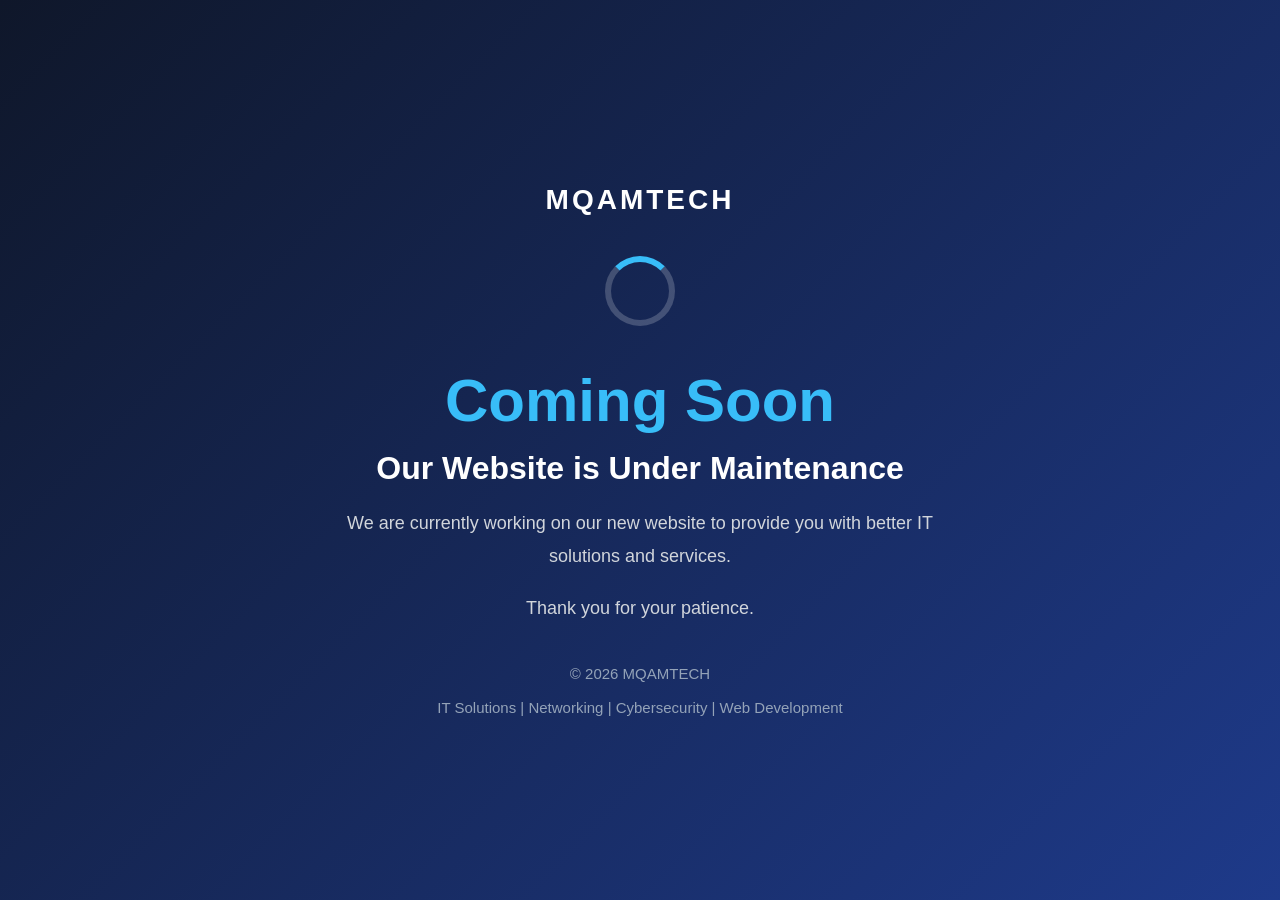
==== index.html @ 56d640a3 "Add maintenance page for website This HTML file serves as a maintenance page, informing users that t" ====
<!DOCTYPE html>
<html lang="en">
<head>
    <meta charset="UTF-8">
    <meta name="viewport" content="width=device-width, initial-scale=1.0">
    <title>MQAMTECH | Website Under Maintenance</title>

    <style>
        *{
            margin:0;
            padding:0;
            box-sizing:border-box;
            font-family:Arial, Helvetica, sans-serif;
        }

        body{
            background:linear-gradient(135deg,#0f172a,#1e3a8a);
            color:#fff;
            display:flex;
            justify-content:center;
            align-items:center;
            height:100vh;
            text-align:center;
        }

        .container{
            max-width:700px;
            padding:40px;
        }

        h1{
            font-size:60px;
            margin-bottom:15px;
            color:#38bdf8;
        }

        h2{
            font-size:32px;
            margin-bottom:20px;
        }

        p{
            font-size:18px;
            color:#d1d5db;
            line-height:1.8;
        }

        .loader{
            width:70px;
            height:70px;
            border:6px solid rgba(255,255,255,.2);
            border-top:6px solid #38bdf8;
            border-radius:50%;
            margin:40px auto;
            animation:spin 1s linear infinite;
        }

        @keyframes spin{
            100%{
                transform:rotate(360deg);
            }
        }

        .footer{
            margin-top:40px;
            color:#94a3b8;
            font-size:15px;
        }

        .logo{
            font-size:28px;
            font-weight:bold;
            margin-bottom:30px;
            letter-spacing:3px;
        }
    </style>

</head>

<body>

<div class="container">

<div class="logo">
MQAMTECH
</div>

<div class="loader"></div>

<h1>Coming Soon</h1>

<h2>Our Website is Under Maintenance</h2>

<p>
We are currently working on our new website to provide you with better IT solutions and services.
</p>

<p style="margin-top:20px;">
Thank you for your patience.
</p>

<div class="footer">

© 2026 MQAMTECH <br><br>

IT Solutions | Networking | Cybersecurity | Web Development

</div>

</div>

</body>
</html>
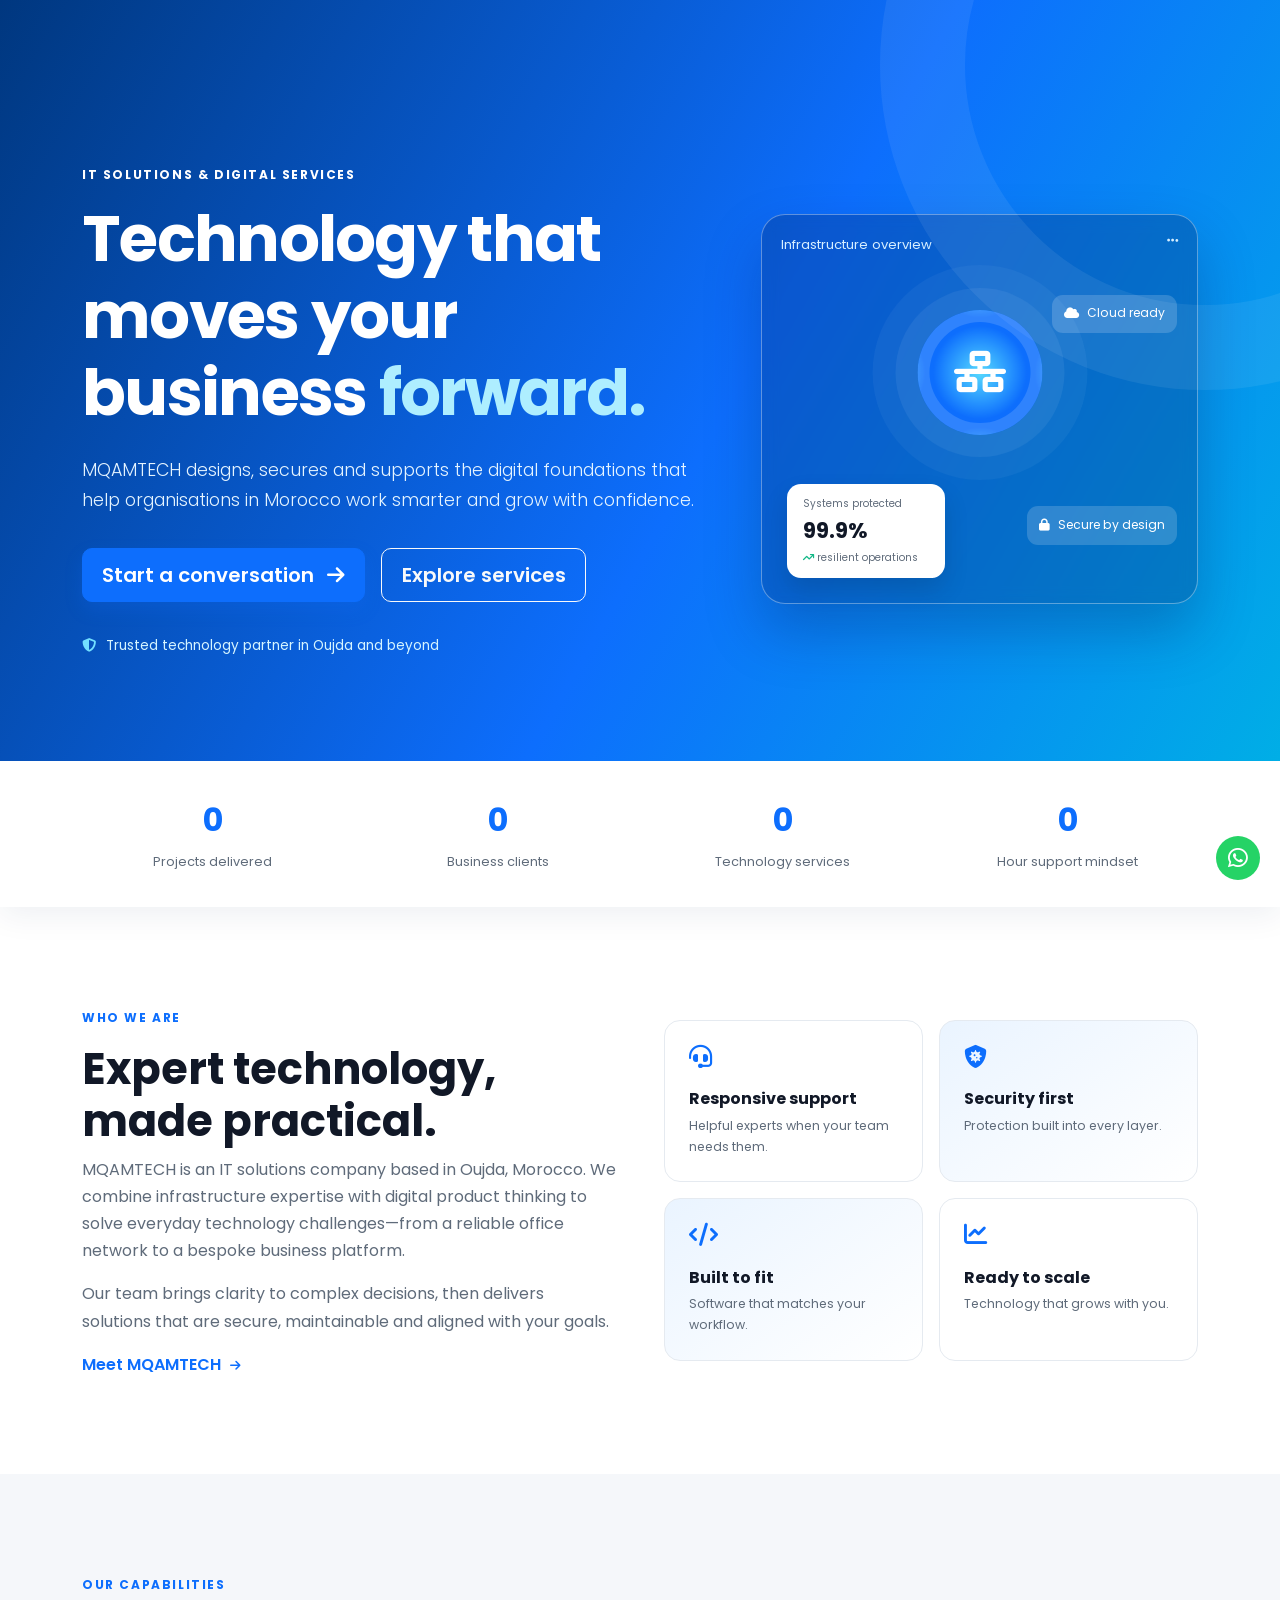
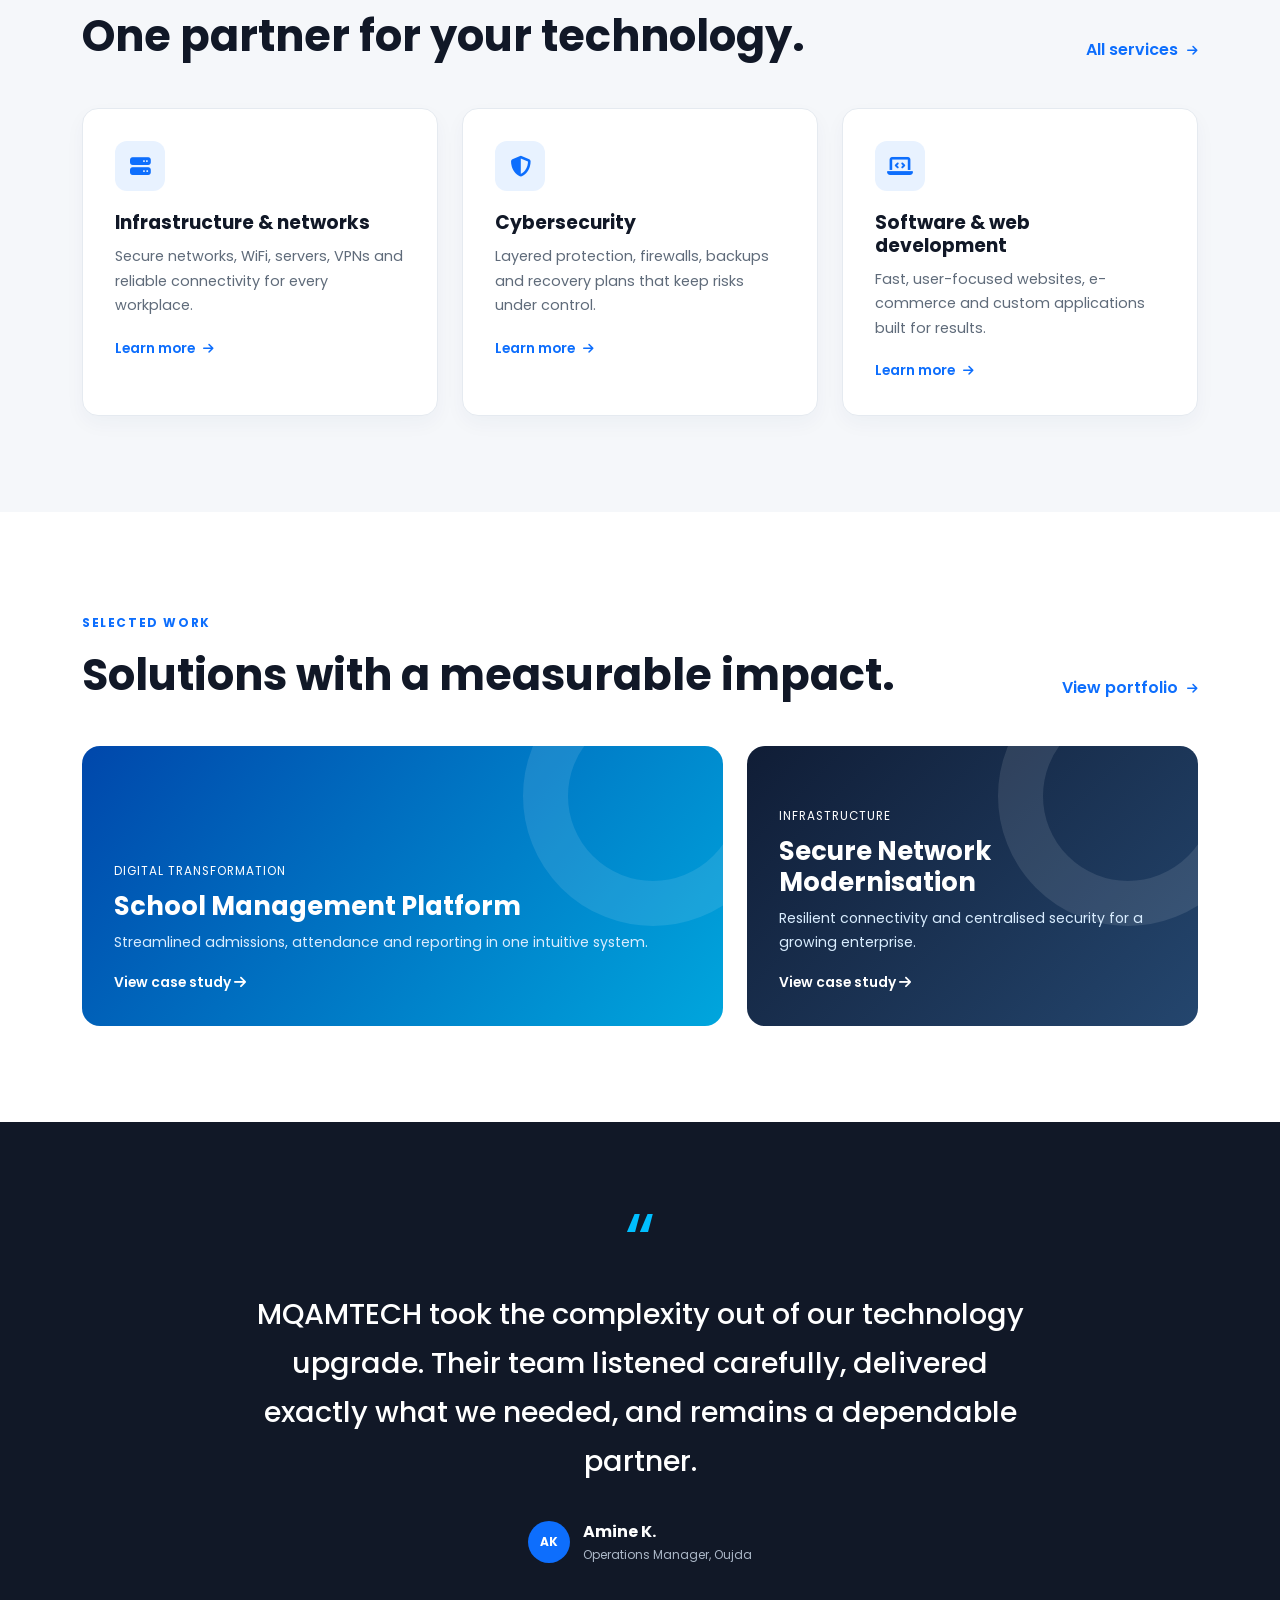
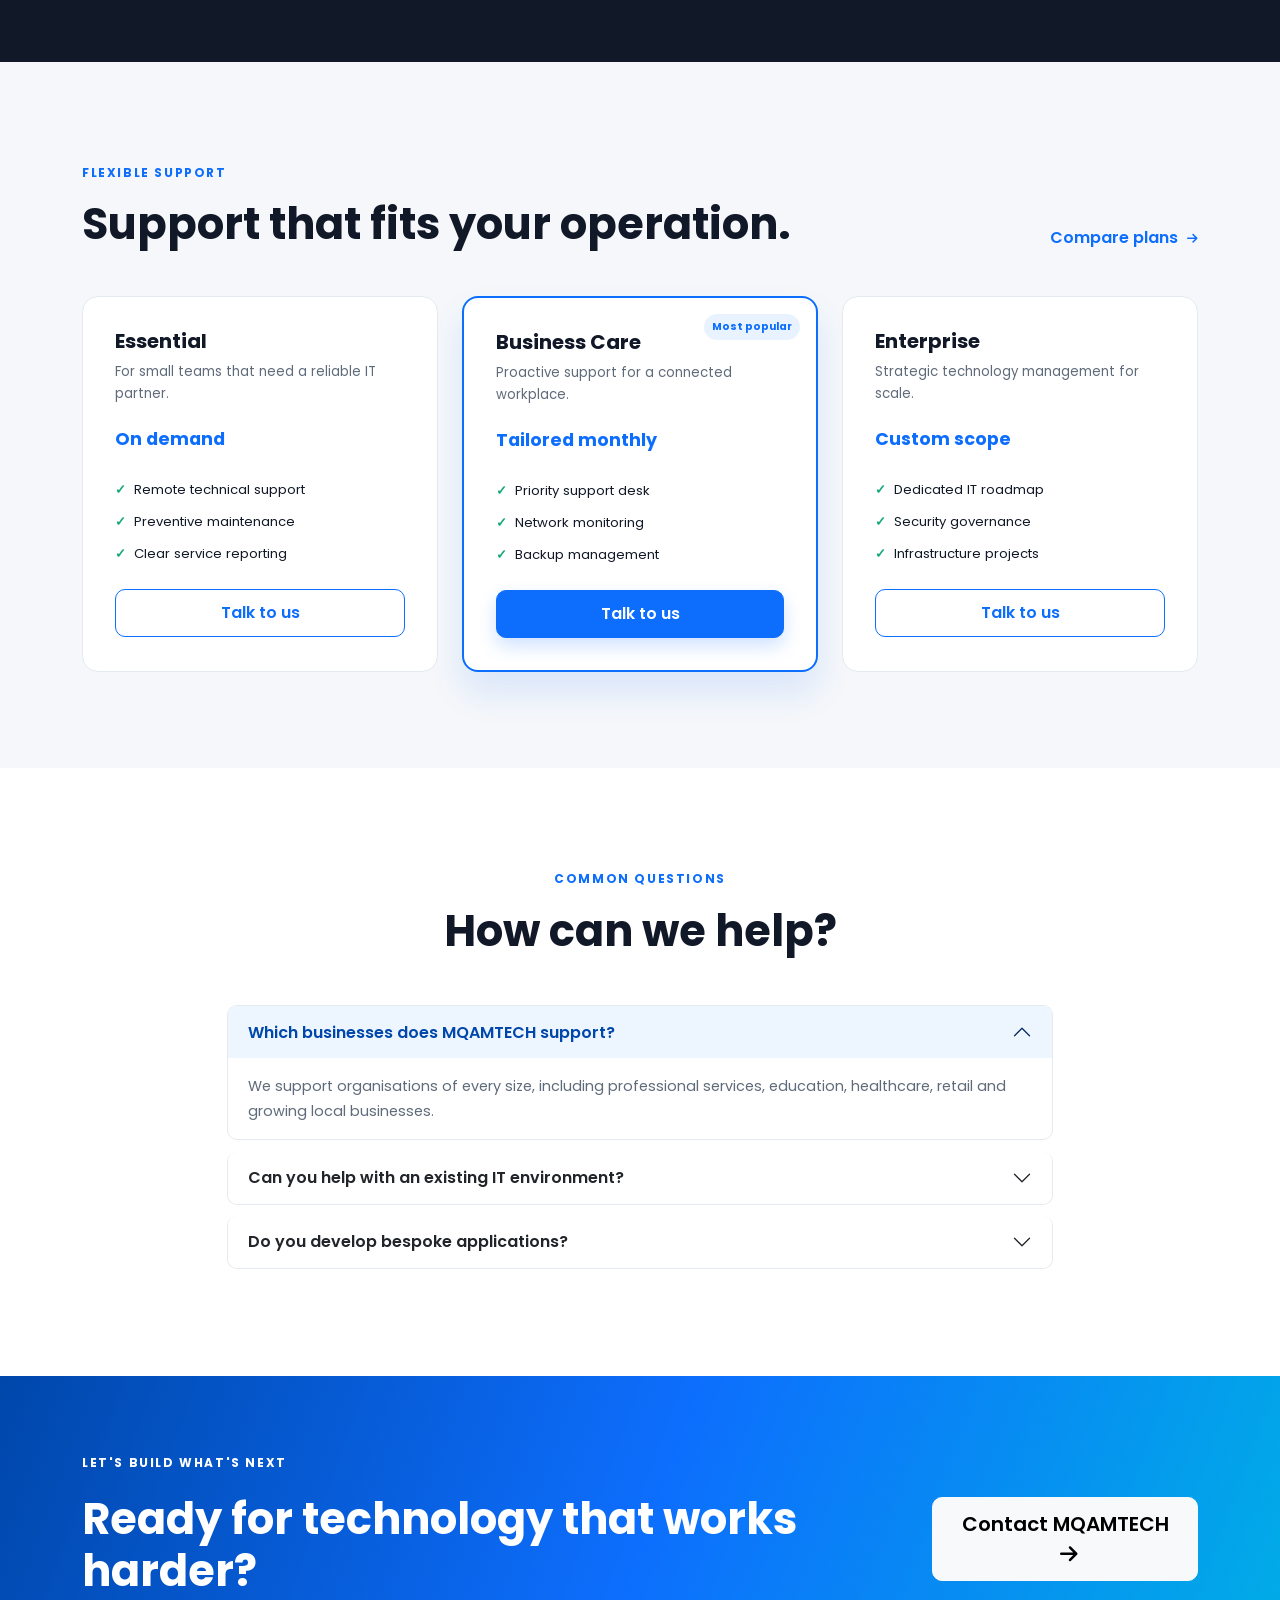
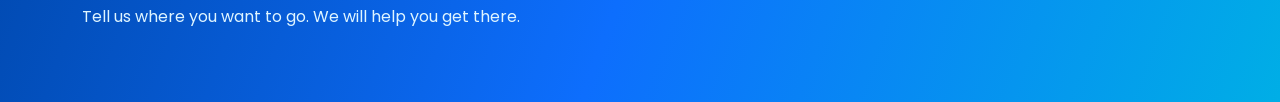
==== commit e540fb87: "create project" ====
--- a/index.html
+++ b/index.html
@@ -1,113 +1,32 @@
-<!DOCTYPE html>
+<!doctype html>
 <html lang="en">
 <head>
-    <meta charset="UTF-8">
-    <meta name="viewport" content="width=device-width, initial-scale=1.0">
-    <title>MQAMTECH | Website Under Maintenance</title>
-
-    <style>
-        *{
-            margin:0;
-            padding:0;
-            box-sizing:border-box;
-            font-family:Arial, Helvetica, sans-serif;
-        }
-
-        body{
-            background:linear-gradient(135deg,#0f172a,#1e3a8a);
-            color:#fff;
-            display:flex;
-            justify-content:center;
-            align-items:center;
-            height:100vh;
-            text-align:center;
-        }
-
-        .container{
-            max-width:700px;
-            padding:40px;
-        }
-
-        h1{
-            font-size:60px;
-            margin-bottom:15px;
-            color:#38bdf8;
-        }
-
-        h2{
-            font-size:32px;
-            margin-bottom:20px;
-        }
-
-        p{
-            font-size:18px;
-            color:#d1d5db;
-            line-height:1.8;
-        }
-
-        .loader{
-            width:70px;
-            height:70px;
-            border:6px solid rgba(255,255,255,.2);
-            border-top:6px solid #38bdf8;
-            border-radius:50%;
-            margin:40px auto;
-            animation:spin 1s linear infinite;
-        }
-
-        @keyframes spin{
-            100%{
-                transform:rotate(360deg);
-            }
-        }
-
-        .footer{
-            margin-top:40px;
-            color:#94a3b8;
-            font-size:15px;
-        }
-
-        .logo{
-            font-size:28px;
-            font-weight:bold;
-            margin-bottom:30px;
-            letter-spacing:3px;
-        }
-    </style>
-
+  <meta charset="utf-8"><meta name="viewport" content="width=device-width, initial-scale=1">
+  <meta name="description" content="MQAMTECH delivers dependable IT infrastructure, cybersecurity, cloud and software solutions in Oujda, Morocco.">
+  <meta property="og:title" content="MQAMTECH | IT Solutions & Digital Services"><meta property="og:description" content="Secure, scalable technology for ambitious organisations."><meta property="og:type" content="website">
+  <title>MQAMTECH | IT Solutions & Digital Services</title><link rel="icon" href="icons/favicon.svg" type="image/svg+xml">
+  <link rel="preconnect" href="https://fonts.googleapis.com"><link rel="preconnect" href="https://fonts.gstatic.com" crossorigin><link href="https://fonts.googleapis.com/css2?family=Poppins:wght@400;500;600;700;800&display=swap" rel="stylesheet"><link href="https://cdn.jsdelivr.net/npm/bootstrap@5.3.3/dist/css/bootstrap.min.css" rel="stylesheet"><link href="https://cdnjs.cloudflare.com/ajax/libs/font-awesome/6.5.2/css/all.min.css" rel="stylesheet"><link href="css/style.css" rel="stylesheet"><link href="css/animations.css" rel="stylesheet"><link href="css/responsive.css" rel="stylesheet">
 </head>
-
-<body>
-
-<div class="container">
-
-<div class="logo">
-MQAMTECH
-</div>
-
-<div class="loader"></div>
-
-<h1>Coming Soon</h1>
-
-<h2>Our Website is Under Maintenance</h2>
-
-<p>
-We are currently working on our new website to provide you with better IT solutions and services.
-</p>
-
-<p style="margin-top:20px;">
-Thank you for your patience.
-</p>
-
-<div class="footer">
-
-© 2026 MQAMTECH <br><br>
-
-IT Solutions | Networking | Cybersecurity | Web Development
-
-</div>
-
-</div>
-
-</body>
-</html>
+<body data-page="home">
+<div id="site-header"></div>
+<main>
+  <!-- Hero -->
+  <section class="hero"><div class="container"><div class="row align-items-center g-5"><div class="col-lg-7"><span class="eyebrow">IT SOLUTIONS & DIGITAL SERVICES</span><h1>Technology that moves your business <span>forward.</span></h1><p class="lead">MQAMTECH designs, secures and supports the digital foundations that help organisations in Morocco work smarter and grow with confidence.</p><div class="d-flex gap-3 flex-wrap"><a class="btn btn-primary btn-lg" href="contact.html">Start a conversation <i class="fa-solid fa-arrow-right ms-2"></i></a><a class="btn btn-outline-light btn-lg" href="services.html">Explore services</a></div><div class="hero-trust"><i class="fa-solid fa-shield-halved"></i> Trusted technology partner in Oujda and beyond</div></div><div class="col-lg-5"><div class="hero-panel"><div class="panel-top"><span>Infrastructure overview</span><i class="fa-solid fa-ellipsis"></i></div><div class="network-orb"><i class="fa-solid fa-network-wired"></i></div><div class="health"><span>Systems protected</span><strong>99.9%</strong><small><i class="fa-solid fa-arrow-trend-up"></i> resilient operations</small></div><div class="mini-card cloud"><i class="fa-solid fa-cloud"></i> Cloud ready</div><div class="mini-card secure"><i class="fa-solid fa-lock"></i> Secure by design</div></div></div></div></div></section>
+  <!-- Stats -->
+  <section class="stats-strip"><div class="container"><div class="row text-center"><div class="col-6 col-md-3"><strong data-counter="50">0</strong><span>Projects delivered</span></div><div class="col-6 col-md-3"><strong data-counter="30">0</strong><span>Business clients</span></div><div class="col-6 col-md-3"><strong data-counter="15">0</strong><span>Technology services</span></div><div class="col-6 col-md-3"><strong data-counter="24">0</strong><span>Hour support mindset</span></div></div></div></section>
+  <!-- Introduction -->
+  <section class="section"><div class="container"><div class="row align-items-center g-5"><div class="col-lg-6"><span class="eyebrow text-primary">WHO WE ARE</span><h2>Expert technology, made practical.</h2><p>MQAMTECH is an IT solutions company based in Oujda, Morocco. We combine infrastructure expertise with digital product thinking to solve everyday technology challenges—from a reliable office network to a bespoke business platform.</p><p>Our team brings clarity to complex decisions, then delivers solutions that are secure, maintainable and aligned with your goals.</p><a href="about.html" class="text-link">Meet MQAMTECH <i class="fa-solid fa-arrow-right"></i></a></div><div class="col-lg-6"><div class="solution-grid"><div class="solution-card"><i class="fa-solid fa-headset"></i><h3>Responsive support</h3><p>Helpful experts when your team needs them.</p></div><div class="solution-card featured"><i class="fa-solid fa-shield-virus"></i><h3>Security first</h3><p>Protection built into every layer.</p></div><div class="solution-card featured"><i class="fa-solid fa-code"></i><h3>Built to fit</h3><p>Software that matches your workflow.</p></div><div class="solution-card"><i class="fa-solid fa-chart-line"></i><h3>Ready to scale</h3><p>Technology that grows with you.</p></div></div></div></div></div></section>
+  <!-- Services -->
+  <section class="section section-soft"><div class="container"><div class="section-heading"><div><span class="eyebrow text-primary">OUR CAPABILITIES</span><h2>One partner for your technology.</h2></div><a href="services.html" class="text-link">All services <i class="fa-solid fa-arrow-right"></i></a></div><div class="row g-4"><div class="col-md-6 col-xl-4"><article class="service-card"><i class="fa-solid fa-server"></i><h3>Infrastructure & networks</h3><p>Secure networks, WiFi, servers, VPNs and reliable connectivity for every workplace.</p><a href="services.html#infrastructure">Learn more <i class="fa-solid fa-arrow-right"></i></a></article></div><div class="col-md-6 col-xl-4"><article class="service-card"><i class="fa-solid fa-shield-halved"></i><h3>Cybersecurity</h3><p>Layered protection, firewalls, backups and recovery plans that keep risks under control.</p><a href="services.html#security">Learn more <i class="fa-solid fa-arrow-right"></i></a></article></div><div class="col-md-6 col-xl-4"><article class="service-card"><i class="fa-solid fa-laptop-code"></i><h3>Software & web development</h3><p>Fast, user-focused websites, e-commerce and custom applications built for results.</p><a href="services.html#development">Learn more <i class="fa-solid fa-arrow-right"></i></a></article></div></div></div></section>
+  <!-- Portfolio -->
+  <section class="section"><div class="container"><div class="section-heading"><div><span class="eyebrow text-primary">SELECTED WORK</span><h2>Solutions with a measurable impact.</h2></div><a href="portfolio.html" class="text-link">View portfolio <i class="fa-solid fa-arrow-right"></i></a></div><div class="row g-4"><div class="col-md-7"><article class="project-card project-blue"><span>Digital transformation</span><h3>School Management Platform</h3><p>Streamlined admissions, attendance and reporting in one intuitive system.</p><a href="portfolio.html">View case study <i class="fa-solid fa-arrow-right"></i></a></article></div><div class="col-md-5"><article class="project-card project-dark"><span>Infrastructure</span><h3>Secure Network Modernisation</h3><p>Resilient connectivity and centralised security for a growing enterprise.</p><a href="portfolio.html">View case study <i class="fa-solid fa-arrow-right"></i></a></article></div></div></div></section>
+  <!-- Testimonial -->
+  <section class="section quote-section"><div class="container"><div class="quote-mark">“</div><blockquote>MQAMTECH took the complexity out of our technology upgrade. Their team listened carefully, delivered exactly what we needed, and remains a dependable partner.</blockquote><div class="quote-author"><div class="avatar">AK</div><div><strong>Amine K.</strong><span>Operations Manager, Oujda</span></div></div></div></section>
+  <!-- Pricing -->
+  <section class="section section-soft"><div class="container"><div class="section-heading"><div><span class="eyebrow text-primary">FLEXIBLE SUPPORT</span><h2>Support that fits your operation.</h2></div><a href="pricing.html" class="text-link">Compare plans <i class="fa-solid fa-arrow-right"></i></a></div><div class="row g-4"><div class="col-md-4"><div class="price-card"><h3>Essential</h3><p>For small teams that need a reliable IT partner.</p><strong>On demand</strong><ul><li>Remote technical support</li><li>Preventive maintenance</li><li>Clear service reporting</li></ul><a href="contact.html" class="btn btn-outline-primary w-100">Talk to us</a></div></div><div class="col-md-4"><div class="price-card popular"><span>Most popular</span><h3>Business Care</h3><p>Proactive support for a connected workplace.</p><strong>Tailored monthly</strong><ul><li>Priority support desk</li><li>Network monitoring</li><li>Backup management</li></ul><a href="contact.html" class="btn btn-primary w-100">Talk to us</a></div></div><div class="col-md-4"><div class="price-card"><h3>Enterprise</h3><p>Strategic technology management for scale.</p><strong>Custom scope</strong><ul><li>Dedicated IT roadmap</li><li>Security governance</li><li>Infrastructure projects</li></ul><a href="contact.html" class="btn btn-outline-primary w-100">Talk to us</a></div></div></div></div></section>
+  <!-- FAQ -->
+  <section class="section"><div class="container narrow"><div class="text-center mb-5"><span class="eyebrow text-primary">COMMON QUESTIONS</span><h2>How can we help?</h2></div><div class="accordion" id="homeFaq"><div class="accordion-item"><h3 class="accordion-header"><button class="accordion-button" data-bs-toggle="collapse" data-bs-target="#q1">Which businesses does MQAMTECH support?</button></h3><div id="q1" class="accordion-collapse collapse show" data-bs-parent="#homeFaq"><div class="accordion-body">We support organisations of every size, including professional services, education, healthcare, retail and growing local businesses.</div></div></div><div class="accordion-item"><h3 class="accordion-header"><button class="accordion-button collapsed" data-bs-toggle="collapse" data-bs-target="#q2">Can you help with an existing IT environment?</button></h3><div id="q2" class="accordion-collapse collapse" data-bs-parent="#homeFaq"><div class="accordion-body">Yes. We assess your current environment, resolve priority issues and provide a practical improvement plan.</div></div></div><div class="accordion-item"><h3 class="accordion-header"><button class="accordion-button collapsed" data-bs-toggle="collapse" data-bs-target="#q3">Do you develop bespoke applications?</button></h3><div id="q3" class="accordion-collapse collapse" data-bs-parent="#homeFaq"><div class="accordion-body">Yes. Our team builds web, desktop and mobile applications tailored to your operational needs.</div></div></div></div></div></section>
+  <!-- CTA -->
+  <section class="cta"><div class="container d-lg-flex justify-content-between align-items-center"><div><span class="eyebrow">LET'S BUILD WHAT'S NEXT</span><h2>Ready for technology that works harder?</h2><p>Tell us where you want to go. We will help you get there.</p></div><a href="contact.html" class="btn btn-light btn-lg">Contact MQAMTECH <i class="fa-solid fa-arrow-right ms-2"></i></a></div></section>
+</main><div id="site-footer"></div><a href="#" class="back-top" aria-label="Back to top"><i class="fa-solid fa-arrow-up"></i></a><a class="whatsapp" href="https://wa.me/212691999014" aria-label="Contact us on WhatsApp" target="_blank" rel="noopener"><i class="fa-brands fa-whatsapp"></i></a><script src="https://cdn.jsdelivr.net/npm/bootstrap@5.3.3/dist/js/bootstrap.bundle.min.js"></script><script src="js/darkmode.js"></script><script src="js/script.js"></script>
+</body></html>
--- a/css/style.css
+++ b/css/style.css
@@ -0,0 +1 @@
+:root{--blue:#0d6efd;--deep:#0047ab;--cyan:#00bfff;--ink:#111827;--muted:#5f6b7a;--soft:#f5f7fa;--line:#e5eaf0}*{box-sizing:border-box}html{scroll-behavior:smooth}body{font-family:Poppins,Arial,sans-serif;color:var(--ink);line-height:1.7;background:#fff}a{text-decoration:none;color:inherit}h1,h2,h3{font-weight:700;line-height:1.2}h2{font-size:clamp(1.85rem,3.5vw,2.7rem)}p{color:var(--muted)}.navbar{padding:1rem 0;background:rgba(255,255,255,.94);backdrop-filter:blur(12px);transition:.25s}.navbar-brand{font-weight:800;font-size:1.35rem;letter-spacing:.5px;color:var(--deep)!important}.brand-dot{color:var(--cyan)}.nav-link{font-weight:500;color:var(--ink)!important;margin:0 .3rem}.nav-link.active,.nav-link:hover{color:var(--blue)!important}.navbar-toggler{border:0}.navbar-toggler:focus{box-shadow:none}.btn{font-weight:600;border-radius:10px;padding:.7rem 1.2rem;transition:.25s}.btn-primary{background:var(--blue);border-color:var(--blue);box-shadow:0 8px 18px rgba(13,110,253,.2)}.btn-primary:hover{background:var(--deep);transform:translateY(-2px)}.hero{background:linear-gradient(120deg,#00377f 0%,#0d6efd 56%,#00aee6 100%);color:#fff;padding:10rem 0 6.5rem;overflow:hidden;position:relative}.hero:after{content:"";position:absolute;width:650px;height:650px;border-radius:50%;right:-250px;top:-260px;border:85px solid rgba(255,255,255,.07)}.eyebrow{font-size:.75rem;letter-spacing:1.6px;font-weight:700;display:inline-block;margin-bottom:1rem}.hero h1{font-size:clamp(2.7rem,5vw,4.5rem);letter-spacing:-1.7px}.hero h1 span{color:#aeeeff}.hero .lead{color:#e5f4ff;max-width:650px;font-size:1.1rem;margin:1.5rem 0 2rem}.hero-trust{font-size:.85rem;margin-top:2rem;color:#d6f5ff}.hero-trust i{color:#73e0ff;margin-right:.4rem}.hero-panel{height:390px;border:1px solid rgba(255,255,255,.35);background:rgba(4,37,101,.29);border-radius:24px;padding:1.2rem;position:relative;box-shadow:0 28px 55px rgba(0,31,88,.27);backdrop-filter:blur(8px)}.panel-top{display:flex;justify-content:space-between;font-size:.82rem;color:#d7efff}.network-orb{position:absolute;top:95px;left:50%;transform:translateX(-50%);width:125px;height:125px;border-radius:50%;display:grid;place-items:center;background:radial-gradient(circle,#56d9ff,#0d6efd 65%);border:12px solid rgba(255,255,255,.14);font-size:2.6rem;box-shadow:0 0 0 22px rgba(255,255,255,.06),0 0 0 45px rgba(255,255,255,.04)}.health{position:absolute;bottom:25px;left:25px;background:#fff;color:var(--ink);border-radius:14px;padding:.7rem 1rem;min-width:158px;box-shadow:0 12px 25px rgba(0,0,0,.13)}.health span,.health small{display:block;font-size:.63rem;color:var(--muted)}.health strong{display:block;font-size:1.35rem}.health small i{color:#13b887}.mini-card{position:absolute;border-radius:11px;background:rgba(255,255,255,.17);padding:.55rem .75rem;font-size:.76rem}.mini-card i{margin-right:.3rem}.cloud{right:20px;top:80px}.secure{right:20px;bottom:58px}.stats-strip{padding:2rem 0;background:#fff;box-shadow:0 8px 30px rgba(18,48,91,.07)}.stats-strip strong{display:block;font-size:2rem;color:var(--blue)}.stats-strip span{font-size:.8rem;color:var(--muted)}.section{padding:6rem 0}.section-soft{background:var(--soft)}.section-heading{display:flex;align-items:end;justify-content:space-between;gap:1rem;margin-bottom:2.8rem}.section-heading h2{margin:0}.text-primary{color:var(--blue)!important}.text-link{color:var(--blue);font-weight:600;white-space:nowrap}.text-link i,.service-card a i{font-size:.75rem;margin-left:.3rem;transition:.2s}.text-link:hover i,.service-card a:hover i{transform:translateX(4px)}.solution-grid{display:grid;grid-template-columns:repeat(2,1fr);gap:1rem}.solution-card{padding:1.5rem;border-radius:16px;background:#fff;border:1px solid var(--line);transition:.25s}.solution-card:hover{transform:translateY(-5px);box-shadow:0 15px 30px rgba(21,57,96,.1)}.solution-card.featured{background:linear-gradient(145deg,#eaf4ff,#fff)}.solution-card i{font-size:1.45rem;color:var(--blue)}.solution-card h3{font-size:1rem;margin:1rem 0 .4rem}.solution-card p{font-size:.78rem;margin:0}.service-card{height:100%;padding:2rem;background:#fff;border-radius:16px;border:1px solid var(--line);box-shadow:0 8px 20px rgba(18,48,91,.04);transition:.25s}.service-card:hover{transform:translateY(-6px);box-shadow:0 20px 34px rgba(18,48,91,.1)}.service-card>i{width:50px;height:50px;display:grid;place-items:center;border-radius:12px;background:#e8f2ff;color:var(--blue);font-size:1.3rem}.service-card h3{font-size:1.18rem;margin:1.3rem 0 .6rem}.service-card p{font-size:.9rem}.service-card a{font-size:.86rem;color:var(--blue);font-weight:600}.project-card{height:100%;min-height:280px;border-radius:18px;padding:2rem;color:white;display:flex;flex-direction:column;justify-content:end;overflow:hidden;position:relative}.project-blue{background:linear-gradient(130deg,#0047ab,#00a6dd)}.project-dark{background:linear-gradient(135deg,#101d36,#24466e)}.project-card:before{content:"";position:absolute;width:260px;height:260px;border-radius:50%;border:45px solid rgba(255,255,255,.1);right:-60px;top:-80px}.project-card>*{position:relative}.project-card span{font-size:.74rem;letter-spacing:1px;text-transform:uppercase}.project-card h3{margin:.6rem 0;font-size:1.6rem}.project-card p{color:#d9edff;font-size:.88rem}.project-card a{font-weight:600;font-size:.86rem}.quote-section{background:var(--ink);color:#fff;text-align:center}.quote-section .container{max-width:830px}.quote-mark{font-size:5rem;color:var(--cyan);line-height:.6}.quote-section blockquote{font-size:clamp(1.3rem,2.5vw,1.8rem);font-weight:500;margin:1.5rem 0 2rem}.quote-author{display:flex;gap:.8rem;justify-content:center;text-align:left;align-items:center}.avatar{display:grid;place-items:center;width:42px;height:42px;background:var(--blue);border-radius:50%;font-size:.75rem;font-weight:700}.quote-author span{display:block;font-size:.75rem;color:#abb7c7}.price-card{background:#fff;border:1px solid var(--line);border-radius:16px;padding:2rem;height:100%;position:relative}.price-card.popular{border:2px solid var(--blue);box-shadow:0 20px 35px rgba(13,110,253,.12)}.price-card>span{position:absolute;right:1rem;top:1rem;background:#e9f3ff;color:var(--blue);font-size:.65rem;font-weight:700;padding:.25rem .5rem;border-radius:20px}.price-card h3{font-size:1.25rem}.price-card p{font-size:.83rem;min-height:48px}.price-card strong{font-size:1.1rem;color:var(--blue)}.price-card ul{padding:0;list-style:none;margin:1.5rem 0}.price-card li{font-size:.82rem;margin:.6rem 0}.price-card li:before{content:'✓';color:#12a879;margin-right:.5rem;font-weight:bold}.narrow{max-width:850px}.accordion-item{border:1px solid var(--line);margin-bottom:.7rem;border-radius:10px!important;overflow:hidden}.accordion-button{font-weight:600;box-shadow:none!important}.accordion-button:not(.collapsed){background:#edf5ff;color:var(--deep)}.accordion-body{color:var(--muted);font-size:.9rem}.cta{padding:4.5rem 0;background:linear-gradient(110deg,var(--deep),var(--blue),#00aee6);color:#fff}.cta h2{margin:.3rem 0}.cta p{color:#dff5ff;margin:0}.site-footer{background:#111827;color:#c4cfdd;padding:4rem 0 1.2rem}.footer-brand{font-size:1.4rem;font-weight:800;color:#fff}.site-footer h3{font-size:.95rem;color:#fff;margin-bottom:1rem}.site-footer p,.site-footer a{font-size:.82rem;color:#aab6c7}.site-footer li{margin:.45rem 0}.site-footer ul{list-style:none;padding:0}.footer-bottom{border-top:1px solid #293446;margin-top:2.5rem;padding-top:1.2rem;font-size:.75rem}.social a{width:32px;height:32px;display:inline-grid;place-items:center;border:1px solid #374151;border-radius:50%;margin-right:.3rem}.social a:hover{background:var(--blue);border-color:var(--blue)}.back-top,.whatsapp{position:fixed;right:20px;width:44px;height:44px;border-radius:50%;display:grid;place-items:center;color:#fff;z-index:10;opacity:0;visibility:hidden;transition:.25s}.back-top{bottom:75px;background:var(--blue)}.whatsapp{bottom:20px;background:#25d366;font-size:1.4rem;opacity:1;visibility:visible}.back-top.show{opacity:1;visibility:visible}.page-hero{padding:9.3rem 0 4rem;background:linear-gradient(120deg,#f0f7ff,#fff);border-bottom:1px solid #e5edf7}.page-hero h1{font-size:clamp(2.3rem,4vw,3.5rem);color:var(--deep)}.breadcrumb{font-size:.82rem}.breadcrumb-item+.breadcrumb-item:before{color:var(--muted)}.content-card{border:1px solid var(--line);border-radius:14px;padding:1.8rem;height:100%;background:#fff}.content-card i{color:var(--blue);font-size:1.7rem}.content-card h3{font-size:1.15rem;margin:1rem 0 .5rem}.content-card p{font-size:.87rem}.tag{font-size:.7rem;color:var(--blue);font-weight:700;text-transform:uppercase;letter-spacing:.8px}.portfolio-filter{border:0;background:transparent;padding:.5rem .9rem;font-weight:600;color:var(--muted)}.portfolio-filter.active{color:var(--blue);background:#eaf3ff;border-radius:30px}.portfolio-item{transition:.3s}.portfolio-item.hide{display:none}.blog-card{overflow:hidden;border-radius:15px;border:1px solid var(--line);height:100%;background:#fff}.blog-image{height:180px;background:linear-gradient(135deg,#d9edff,#70c9ed);display:grid;place-items:center;color:var(--deep);font-size:2.8rem}.blog-card:nth-child(2) .blog-image{background:linear-gradient(135deg,#e2eaff,#b3c8ff)}.blog-body{padding:1.5rem}.blog-body h3{font-size:1.1rem}.blog-body p{font-size:.84rem}.contact-info i{color:var(--blue);width:25px}.form-control,.form-select{padding:.75rem;border-color:#dce4ed}.form-control:focus,.form-select:focus{border-color:var(--blue);box-shadow:0 0 0 .2rem rgba(13,110,253,.12)}.map-placeholder{min-height:310px;background:linear-gradient(135deg,#ddecf6,#fff);border-radius:16px;display:grid;place-items:center;text-align:center}.map-placeholder i{font-size:3rem;color:var(--blue)}.theme-toggle{border:0;background:#edf3fa;color:var(--deep);width:35px;height:35px;border-radius:50%;margin-left:.6rem}.search-panel{display:none;position:fixed;inset:0;background:rgba(17,24,39,.75);z-index:2000;padding-top:18vh}.search-panel.open{display:block}.search-box{max-width:650px;margin:auto;background:#fff;padding:1rem;border-radius:14px}.search-box input{border:0;box-shadow:none!important;font-size:1.15rem}.search-close{border:0;background:none;font-size:1.4rem}.empty-state{text-align:center;padding:5rem 1rem}.empty-state h1{font-size:7rem;color:var(--blue)}body.dark{background:#101827;color:#e6edf8}body.dark .navbar,body.dark .section-soft,body.dark .page-hero{background:#121e30!important}body.dark p,body.dark .stats-strip span,body.dark .content-card p{color:#aebdd0}body.dark .stats-strip,body.dark .solution-card,body.dark .service-card,body.dark .price-card,body.dark .content-card,body.dark .blog-card{background:#182538;border-color:#283a53}body.dark .solution-card.featured,body.dark .accordion-button{background:#182538;color:#e6edf8}body.dark .accordion-body{background:#182538;color:#aebdd0}body.dark h1,body.dark h2,body.dark h3,body.dark .nav-link{color:#e6edf8!important}body.dark .page-hero{border-color:#283a53}.visually-hidden-focusable:focus{position:fixed;z-index:3000;top:0;left:0}
--- a/css/animations.css
+++ b/css/animations.css
@@ -0,0 +1 @@
+@keyframes float{50%{transform:translateY(-10px)}}@keyframes pulse{50%{box-shadow:0 0 0 15px rgba(0,191,255,0)}}.hero-panel{animation:float 5s ease-in-out infinite}.whatsapp{animation:pulse 2s infinite}.reveal{animation:reveal .6s ease both}@keyframes reveal{from{opacity:0;transform:translateY(16px)}to{opacity:1;transform:none}}
--- a/css/responsive.css
+++ b/css/responsive.css
@@ -0,0 +1 @@
+@media(max-width:991px){.navbar-collapse{background:#fff;padding:1rem;border-radius:12px;margin-top:.7rem;box-shadow:0 12px 30px rgba(0,0,0,.1)}body.dark .navbar-collapse{background:#182538}.hero{padding:8rem 0 5rem}.hero-panel{max-width:480px;margin:auto}.section{padding:4.5rem 0}}@media(max-width:575px){.hero h1{font-size:2.55rem}.hero-panel{height:330px}.network-orb{top:75px;width:105px;height:105px}.section-heading{align-items:start;flex-direction:column}.solution-grid{gap:.65rem}.solution-card{padding:1rem}.cta{text-align:center}.cta .btn{margin-top:1.5rem}.stats-strip strong{font-size:1.55rem}.stats-strip .col-6:nth-child(-n+2){margin-bottom:1.3rem}.page-hero{padding:7.5rem 0 3rem}}
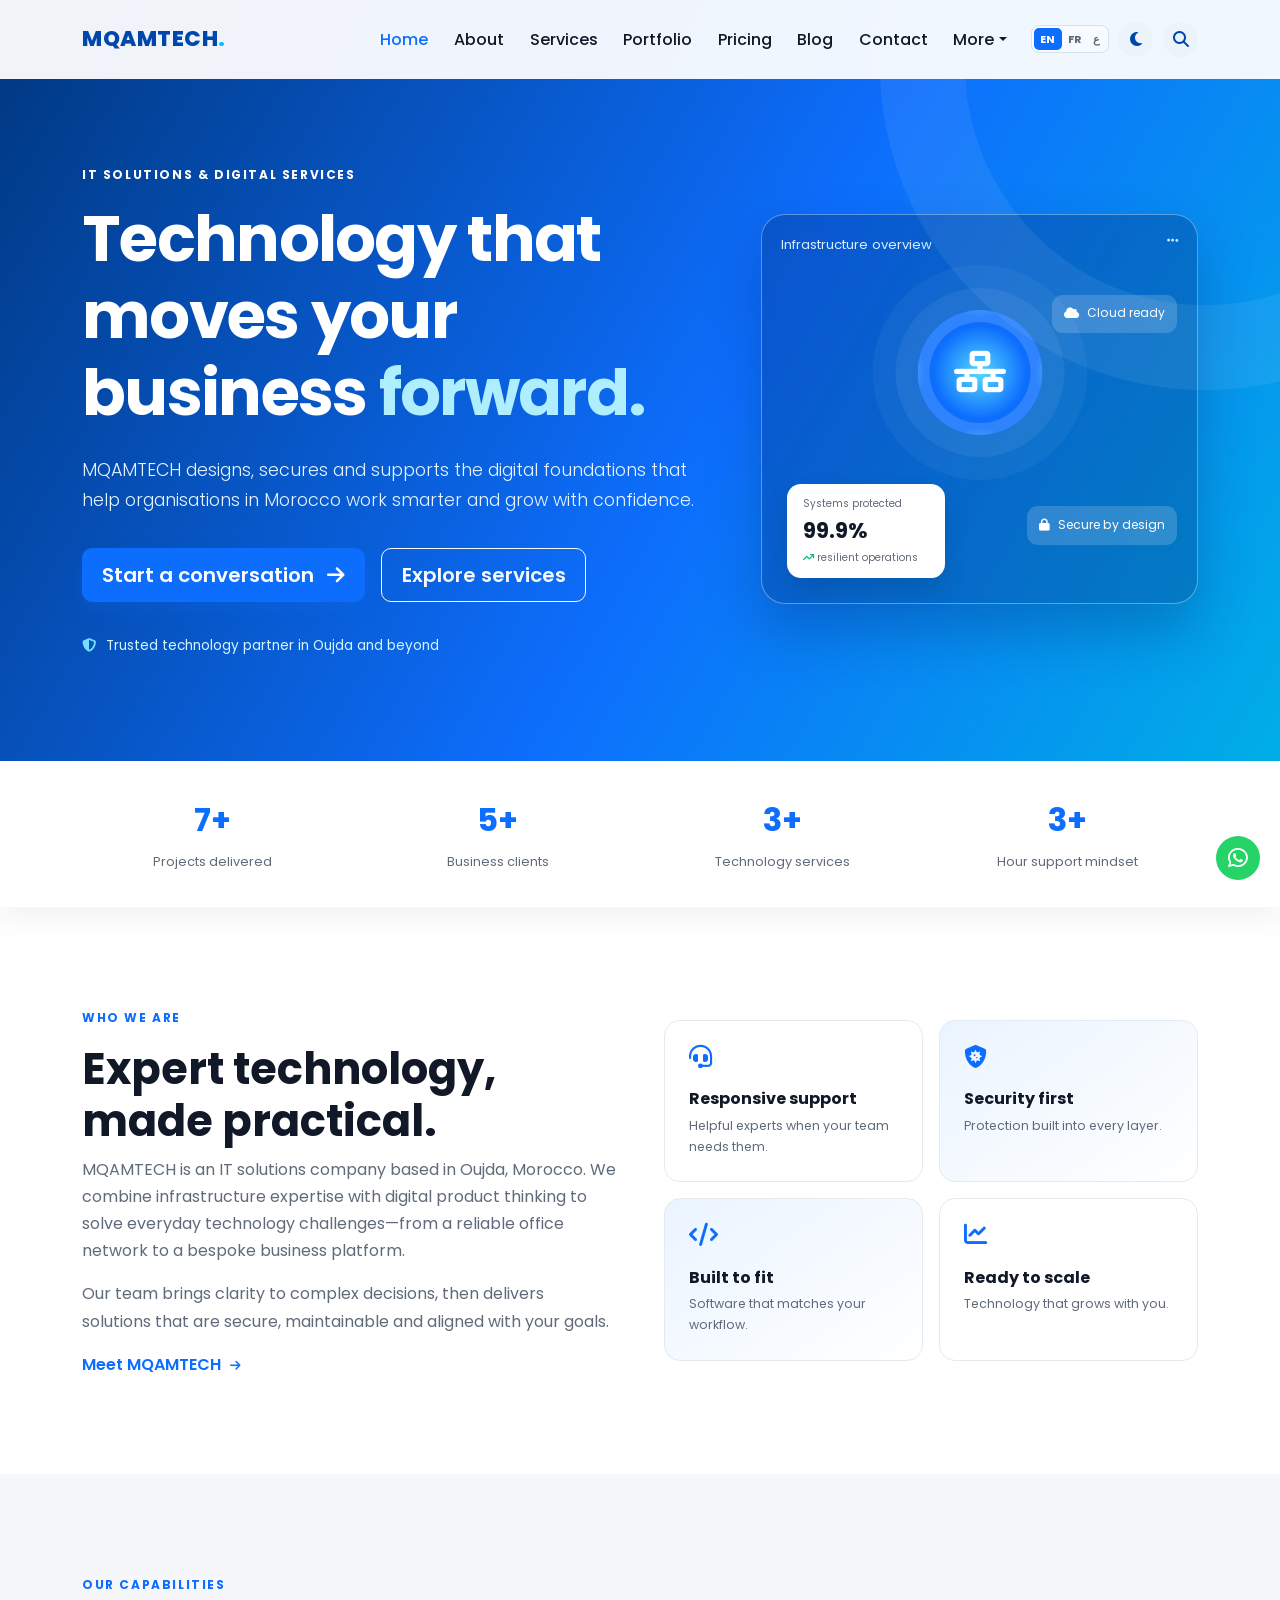
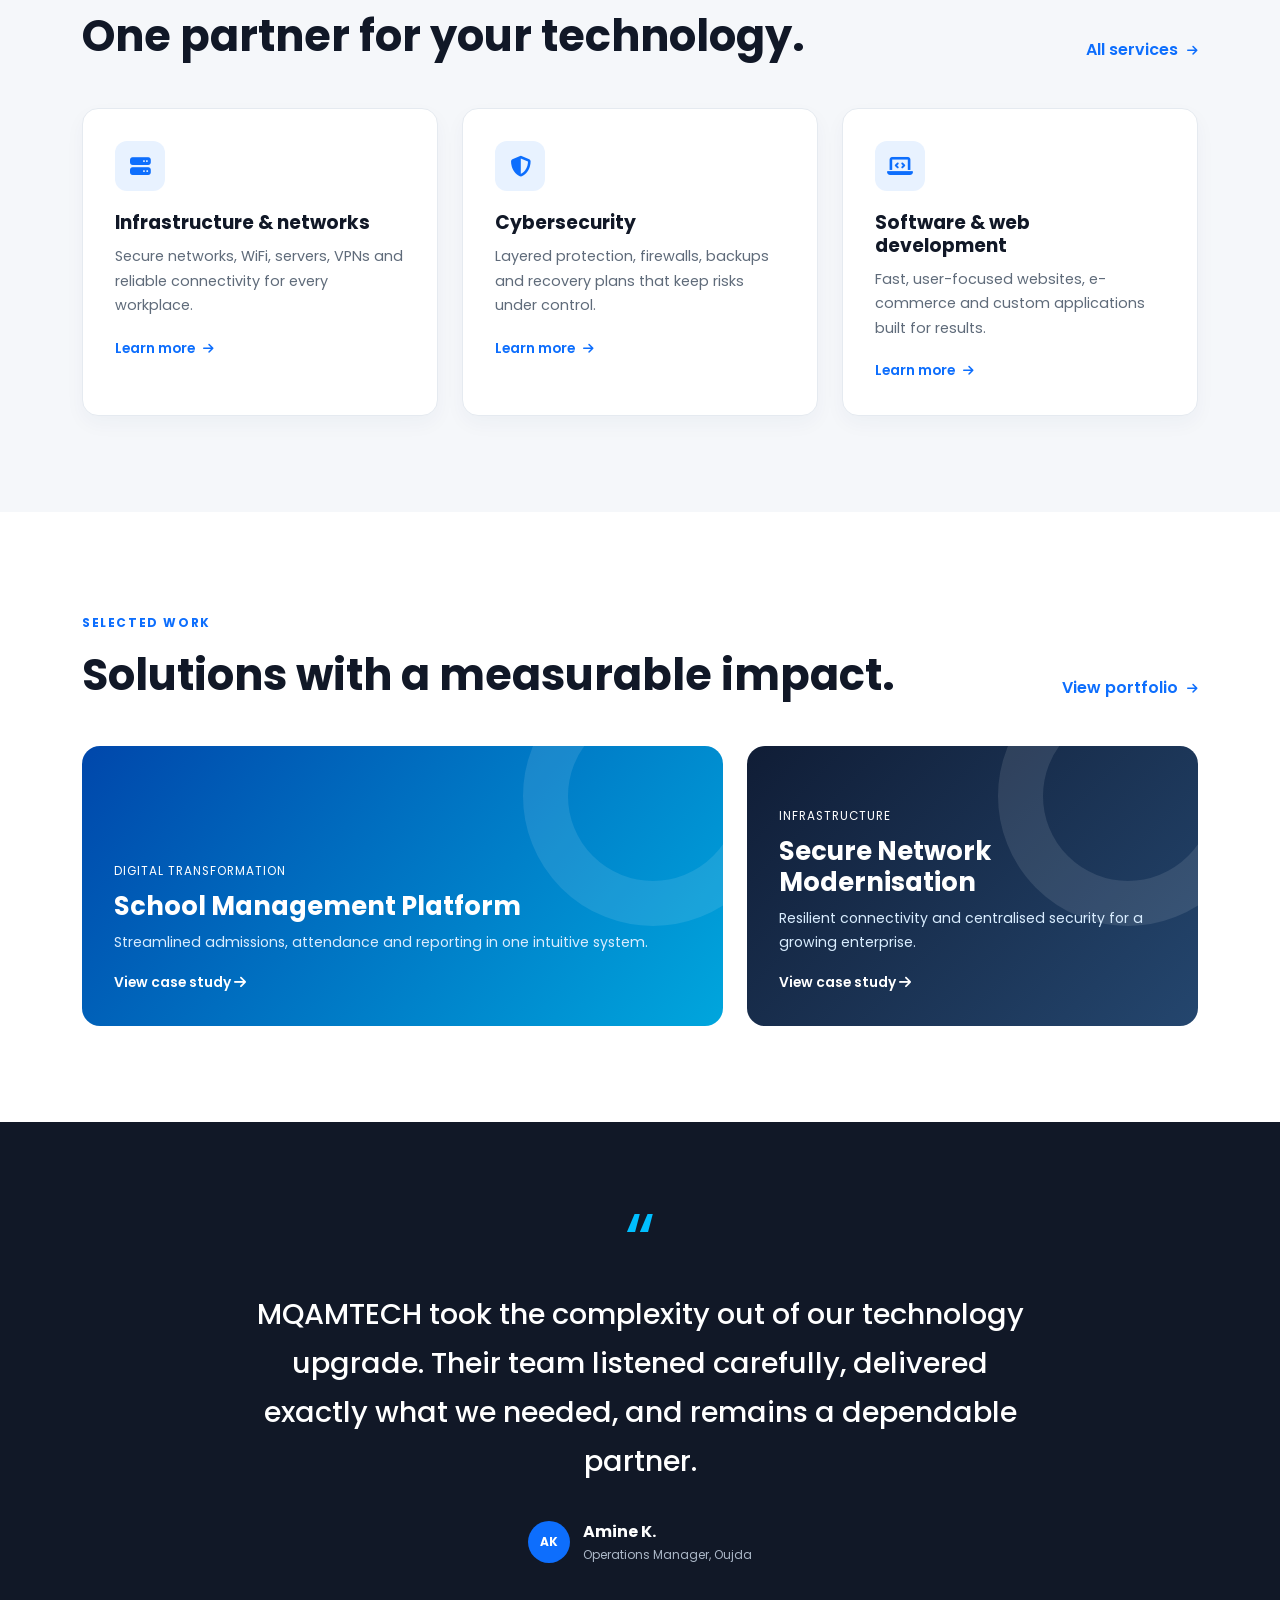
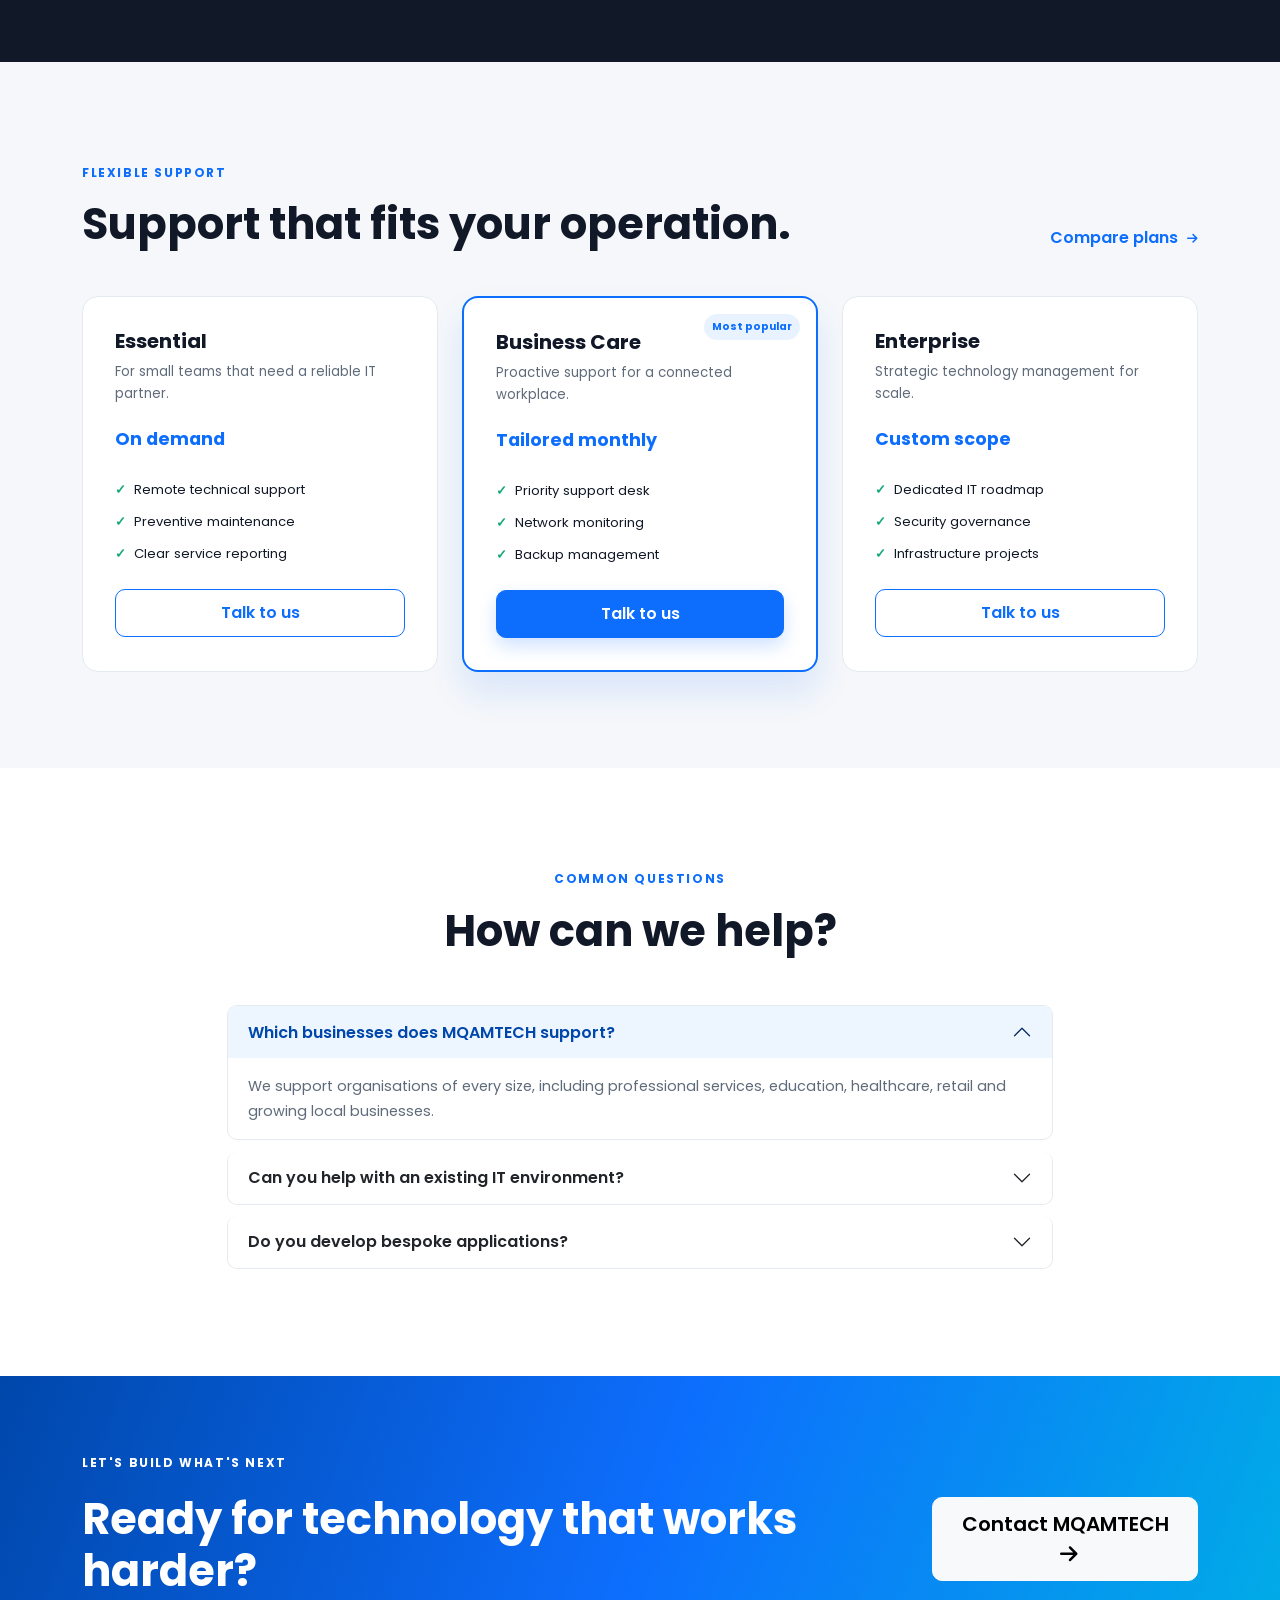
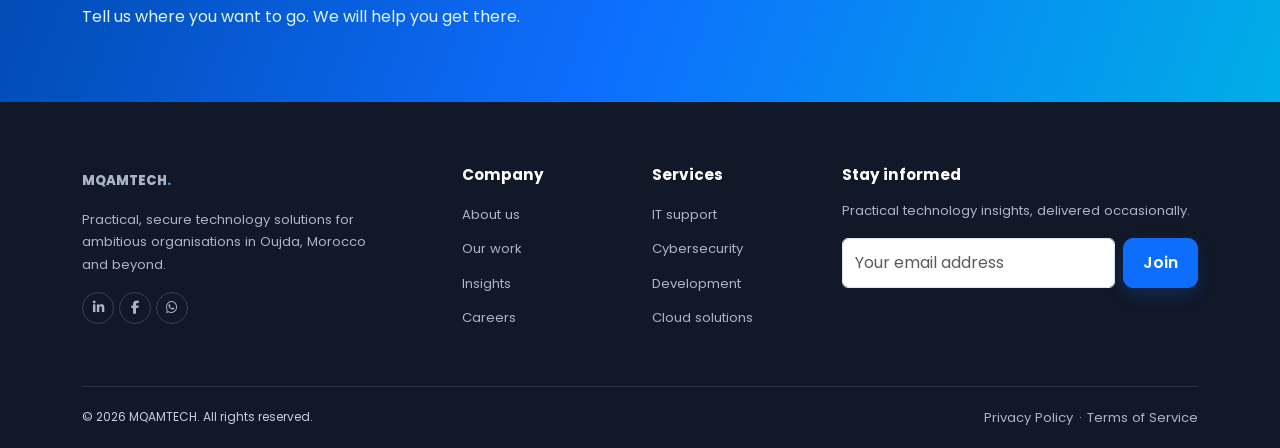
==== commit cd1397a5: "add mune and lang" ====
--- a/index.html
+++ b/index.html
@@ -13,7 +13,7 @@
   <!-- Hero -->
   <section class="hero"><div class="container"><div class="row align-items-center g-5"><div class="col-lg-7"><span class="eyebrow">IT SOLUTIONS & DIGITAL SERVICES</span><h1>Technology that moves your business <span>forward.</span></h1><p class="lead">MQAMTECH designs, secures and supports the digital foundations that help organisations in Morocco work smarter and grow with confidence.</p><div class="d-flex gap-3 flex-wrap"><a class="btn btn-primary btn-lg" href="contact.html">Start a conversation <i class="fa-solid fa-arrow-right ms-2"></i></a><a class="btn btn-outline-light btn-lg" href="services.html">Explore services</a></div><div class="hero-trust"><i class="fa-solid fa-shield-halved"></i> Trusted technology partner in Oujda and beyond</div></div><div class="col-lg-5"><div class="hero-panel"><div class="panel-top"><span>Infrastructure overview</span><i class="fa-solid fa-ellipsis"></i></div><div class="network-orb"><i class="fa-solid fa-network-wired"></i></div><div class="health"><span>Systems protected</span><strong>99.9%</strong><small><i class="fa-solid fa-arrow-trend-up"></i> resilient operations</small></div><div class="mini-card cloud"><i class="fa-solid fa-cloud"></i> Cloud ready</div><div class="mini-card secure"><i class="fa-solid fa-lock"></i> Secure by design</div></div></div></div></div></section>
   <!-- Stats -->
-  <section class="stats-strip"><div class="container"><div class="row text-center"><div class="col-6 col-md-3"><strong data-counter="50">0</strong><span>Projects delivered</span></div><div class="col-6 col-md-3"><strong data-counter="30">0</strong><span>Business clients</span></div><div class="col-6 col-md-3"><strong data-counter="15">0</strong><span>Technology services</span></div><div class="col-6 col-md-3"><strong data-counter="24">0</strong><span>Hour support mindset</span></div></div></div></section>
+  <section class="stats-strip"><div class="container"><div class="row text-center"><div class="col-6 col-md-3"><strong data-counter="7">0</strong><span>Projects delivered</span></div><div class="col-6 col-md-3"><strong data-counter="5">0</strong><span>Business clients</span></div><div class="col-6 col-md-3"><strong data-counter="3">0</strong><span>Technology services</span></div><div class="col-6 col-md-3"><strong data-counter="3">0</strong><span>Hour support mindset</span></div></div></div></section>
   <!-- Introduction -->
   <section class="section"><div class="container"><div class="row align-items-center g-5"><div class="col-lg-6"><span class="eyebrow text-primary">WHO WE ARE</span><h2>Expert technology, made practical.</h2><p>MQAMTECH is an IT solutions company based in Oujda, Morocco. We combine infrastructure expertise with digital product thinking to solve everyday technology challenges—from a reliable office network to a bespoke business platform.</p><p>Our team brings clarity to complex decisions, then delivers solutions that are secure, maintainable and aligned with your goals.</p><a href="about.html" class="text-link">Meet MQAMTECH <i class="fa-solid fa-arrow-right"></i></a></div><div class="col-lg-6"><div class="solution-grid"><div class="solution-card"><i class="fa-solid fa-headset"></i><h3>Responsive support</h3><p>Helpful experts when your team needs them.</p></div><div class="solution-card featured"><i class="fa-solid fa-shield-virus"></i><h3>Security first</h3><p>Protection built into every layer.</p></div><div class="solution-card featured"><i class="fa-solid fa-code"></i><h3>Built to fit</h3><p>Software that matches your workflow.</p></div><div class="solution-card"><i class="fa-solid fa-chart-line"></i><h3>Ready to scale</h3><p>Technology that grows with you.</p></div></div></div></div></div></section>
   <!-- Services -->
@@ -28,5 +28,7 @@
   <section class="section"><div class="container narrow"><div class="text-center mb-5"><span class="eyebrow text-primary">COMMON QUESTIONS</span><h2>How can we help?</h2></div><div class="accordion" id="homeFaq"><div class="accordion-item"><h3 class="accordion-header"><button class="accordion-button" data-bs-toggle="collapse" data-bs-target="#q1">Which businesses does MQAMTECH support?</button></h3><div id="q1" class="accordion-collapse collapse show" data-bs-parent="#homeFaq"><div class="accordion-body">We support organisations of every size, including professional services, education, healthcare, retail and growing local businesses.</div></div></div><div class="accordion-item"><h3 class="accordion-header"><button class="accordion-button collapsed" data-bs-toggle="collapse" data-bs-target="#q2">Can you help with an existing IT environment?</button></h3><div id="q2" class="accordion-collapse collapse" data-bs-parent="#homeFaq"><div class="accordion-body">Yes. We assess your current environment, resolve priority issues and provide a practical improvement plan.</div></div></div><div class="accordion-item"><h3 class="accordion-header"><button class="accordion-button collapsed" data-bs-toggle="collapse" data-bs-target="#q3">Do you develop bespoke applications?</button></h3><div id="q3" class="accordion-collapse collapse" data-bs-parent="#homeFaq"><div class="accordion-body">Yes. Our team builds web, desktop and mobile applications tailored to your operational needs.</div></div></div></div></div></section>
   <!-- CTA -->
   <section class="cta"><div class="container d-lg-flex justify-content-between align-items-center"><div><span class="eyebrow">LET'S BUILD WHAT'S NEXT</span><h2>Ready for technology that works harder?</h2><p>Tell us where you want to go. We will help you get there.</p></div><a href="contact.html" class="btn btn-light btn-lg">Contact MQAMTECH <i class="fa-solid fa-arrow-right ms-2"></i></a></div></section>
-</main><div id="site-footer"></div><a href="#" class="back-top" aria-label="Back to top"><i class="fa-solid fa-arrow-up"></i></a><a class="whatsapp" href="https://wa.me/212691999014" aria-label="Contact us on WhatsApp" target="_blank" rel="noopener"><i class="fa-brands fa-whatsapp"></i></a><script src="https://cdn.jsdelivr.net/npm/bootstrap@5.3.3/dist/js/bootstrap.bundle.min.js"></script><script src="js/darkmode.js"></script><script src="js/script.js"></script>
+</main><div id="site-footer"></div>
+
+  <a href="#" class="back-top" aria-label="Back to top"><i class="fa-solid fa-arrow-up"></i></a><a class="whatsapp" href="https://wa.me/212691999014" aria-label="Contact us on WhatsApp" target="_blank" rel="noopener"><i class="fa-brands fa-whatsapp"></i></a><script src="https://cdn.jsdelivr.net/npm/bootstrap@5.3.3/dist/js/bootstrap.bundle.min.js"></script><script src="js/darkmode.js"></script><script src="js/script.js"></script>
 </body></html>
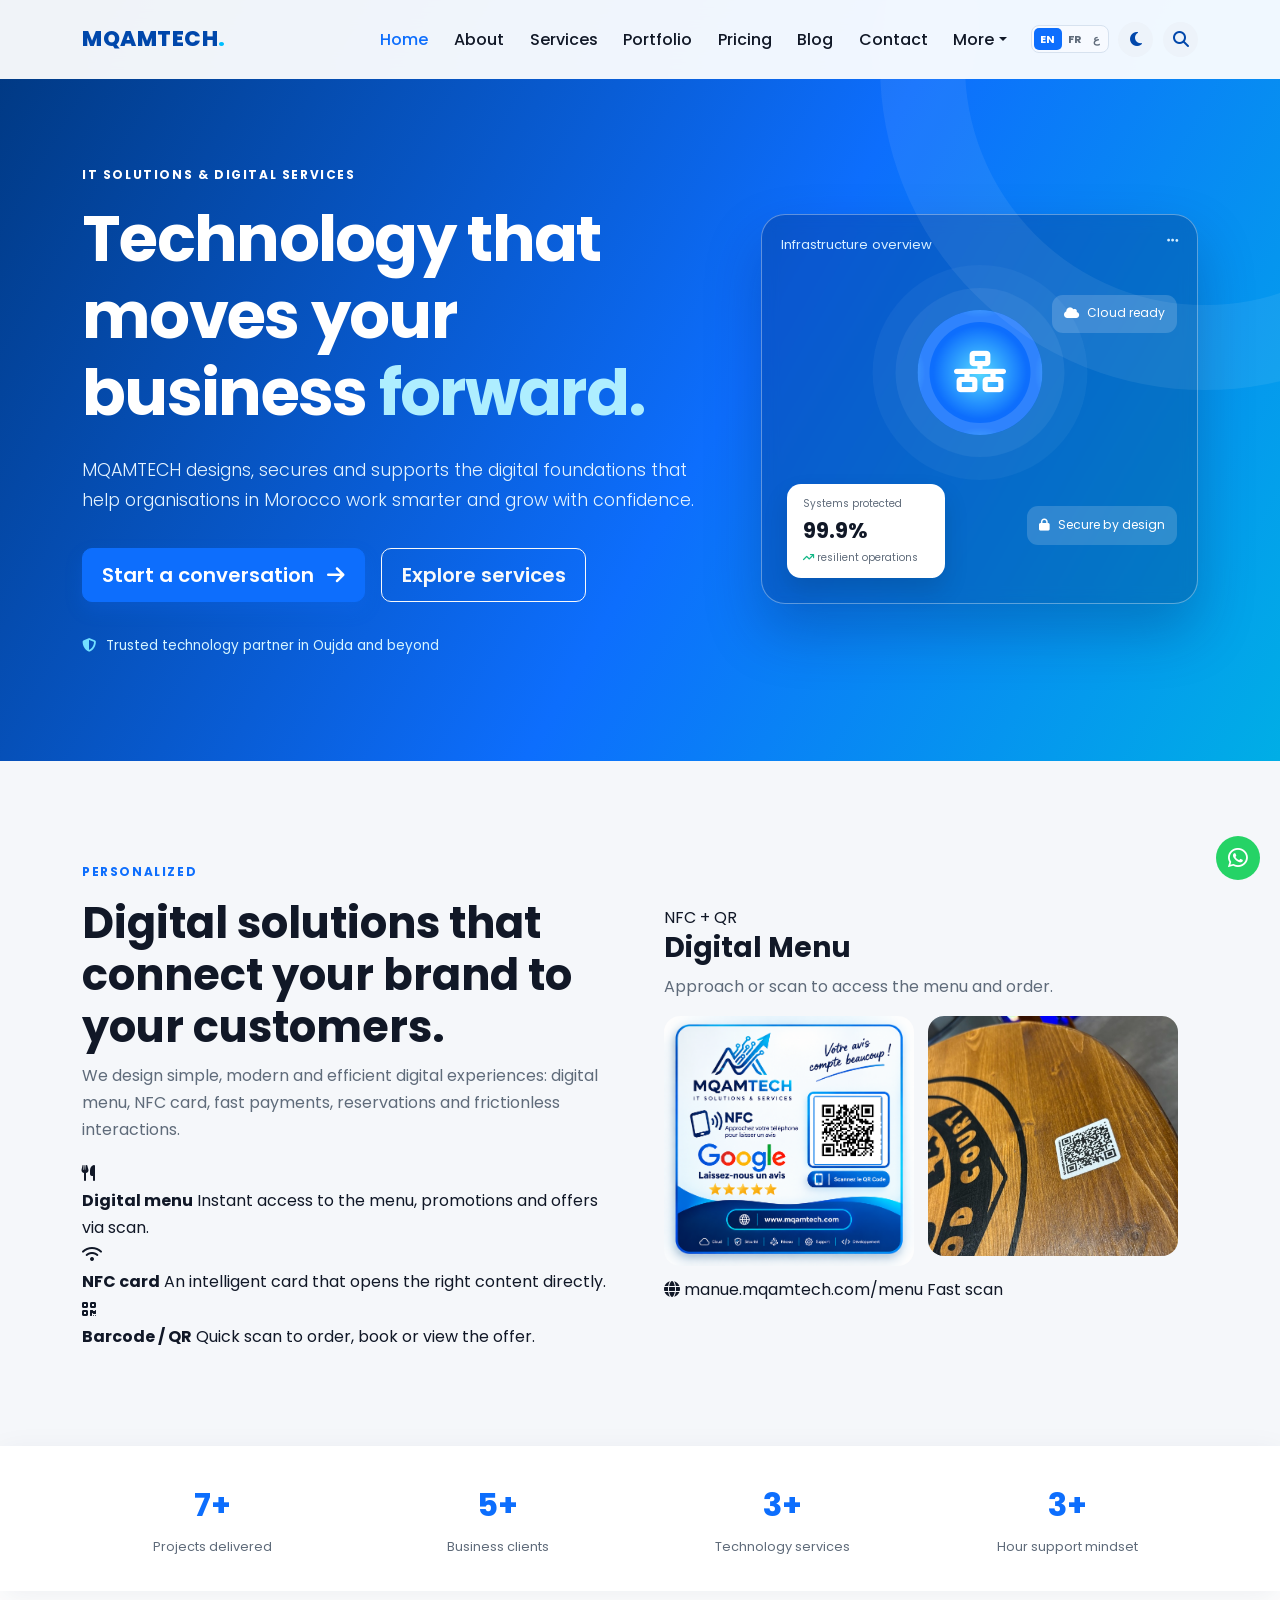
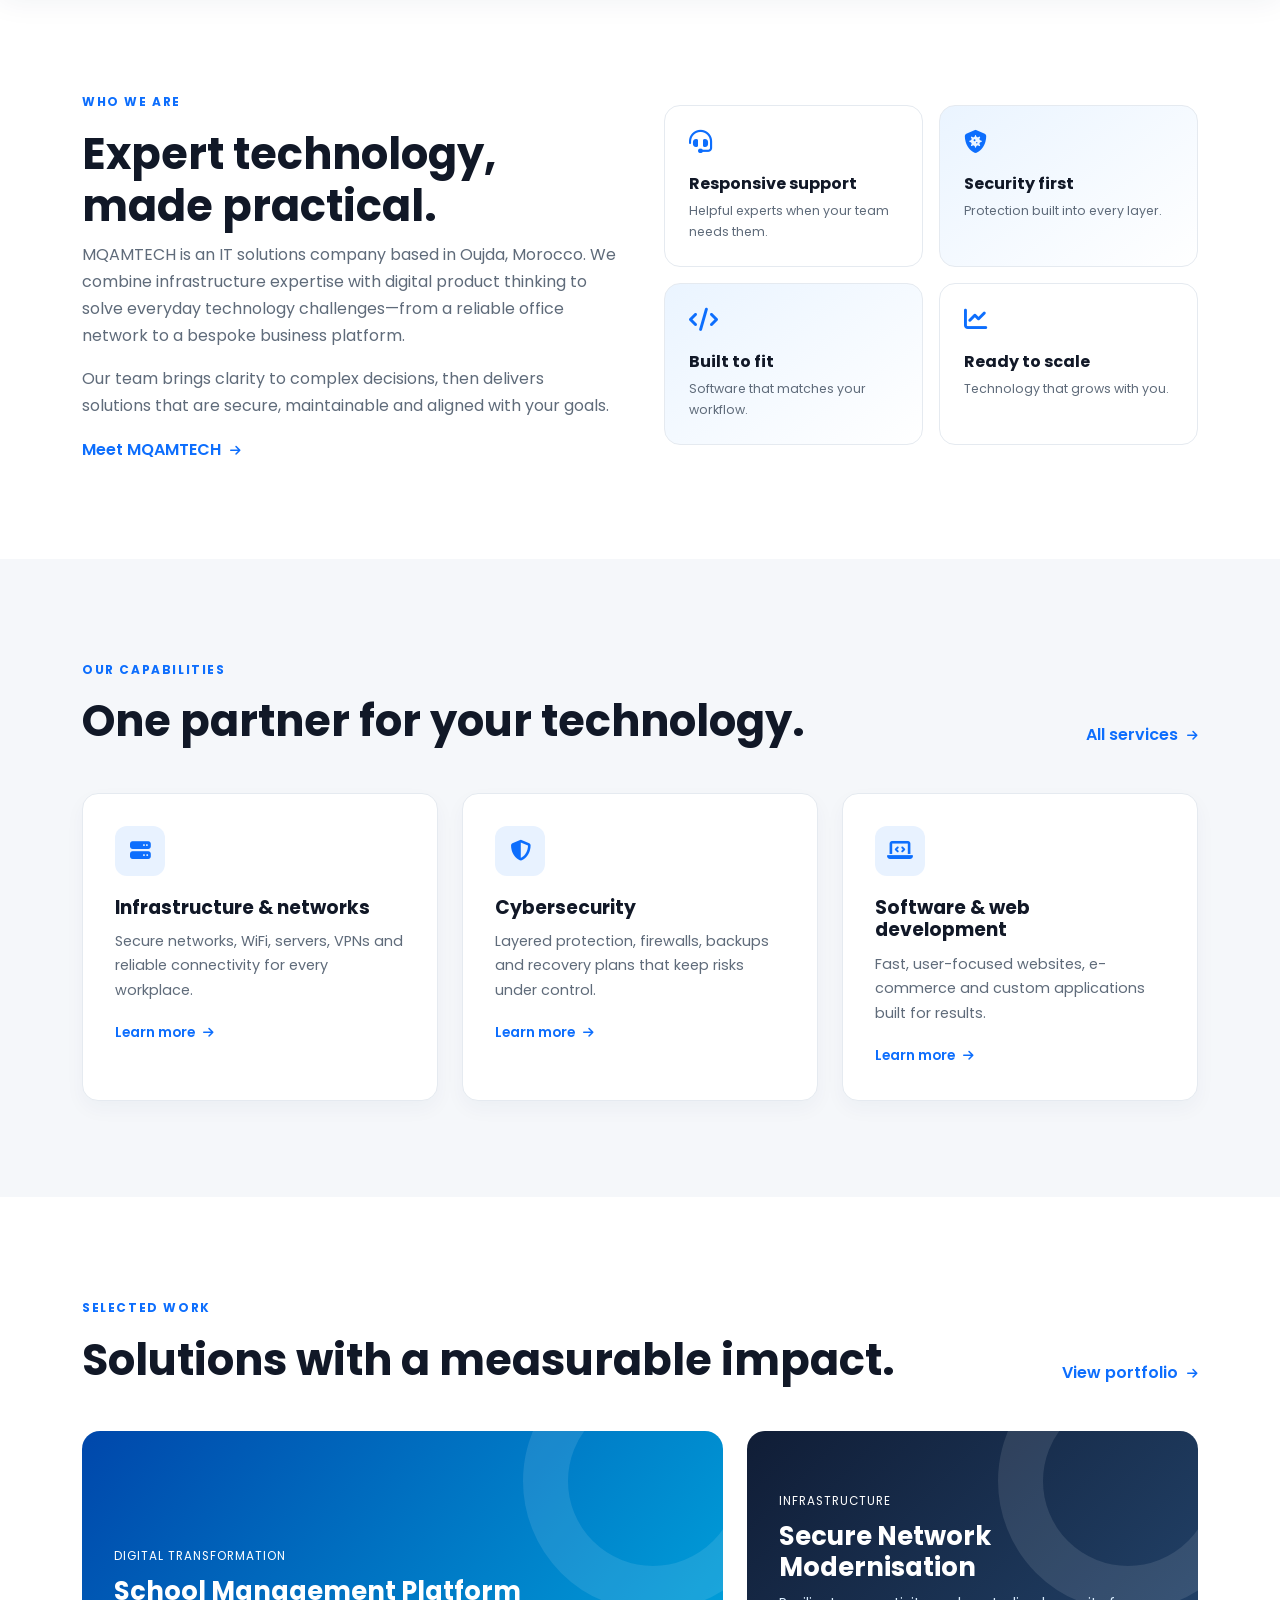
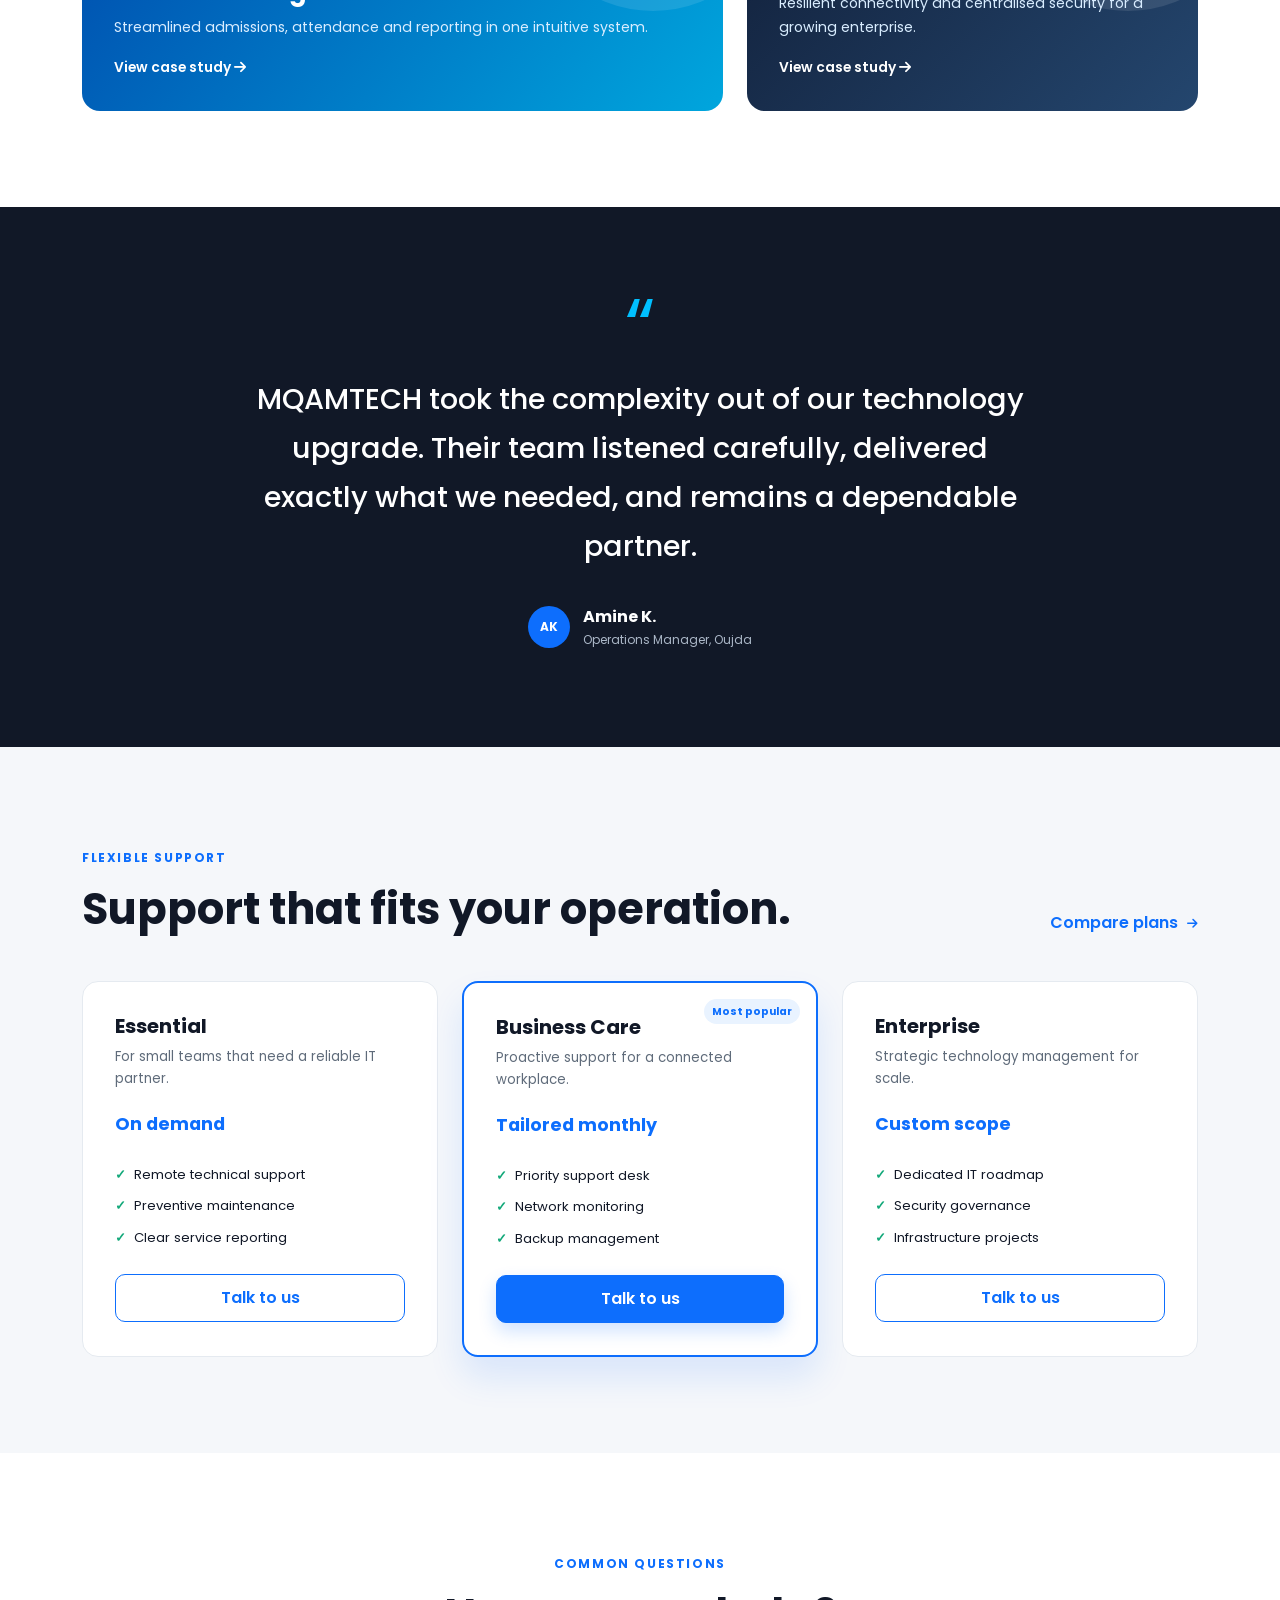
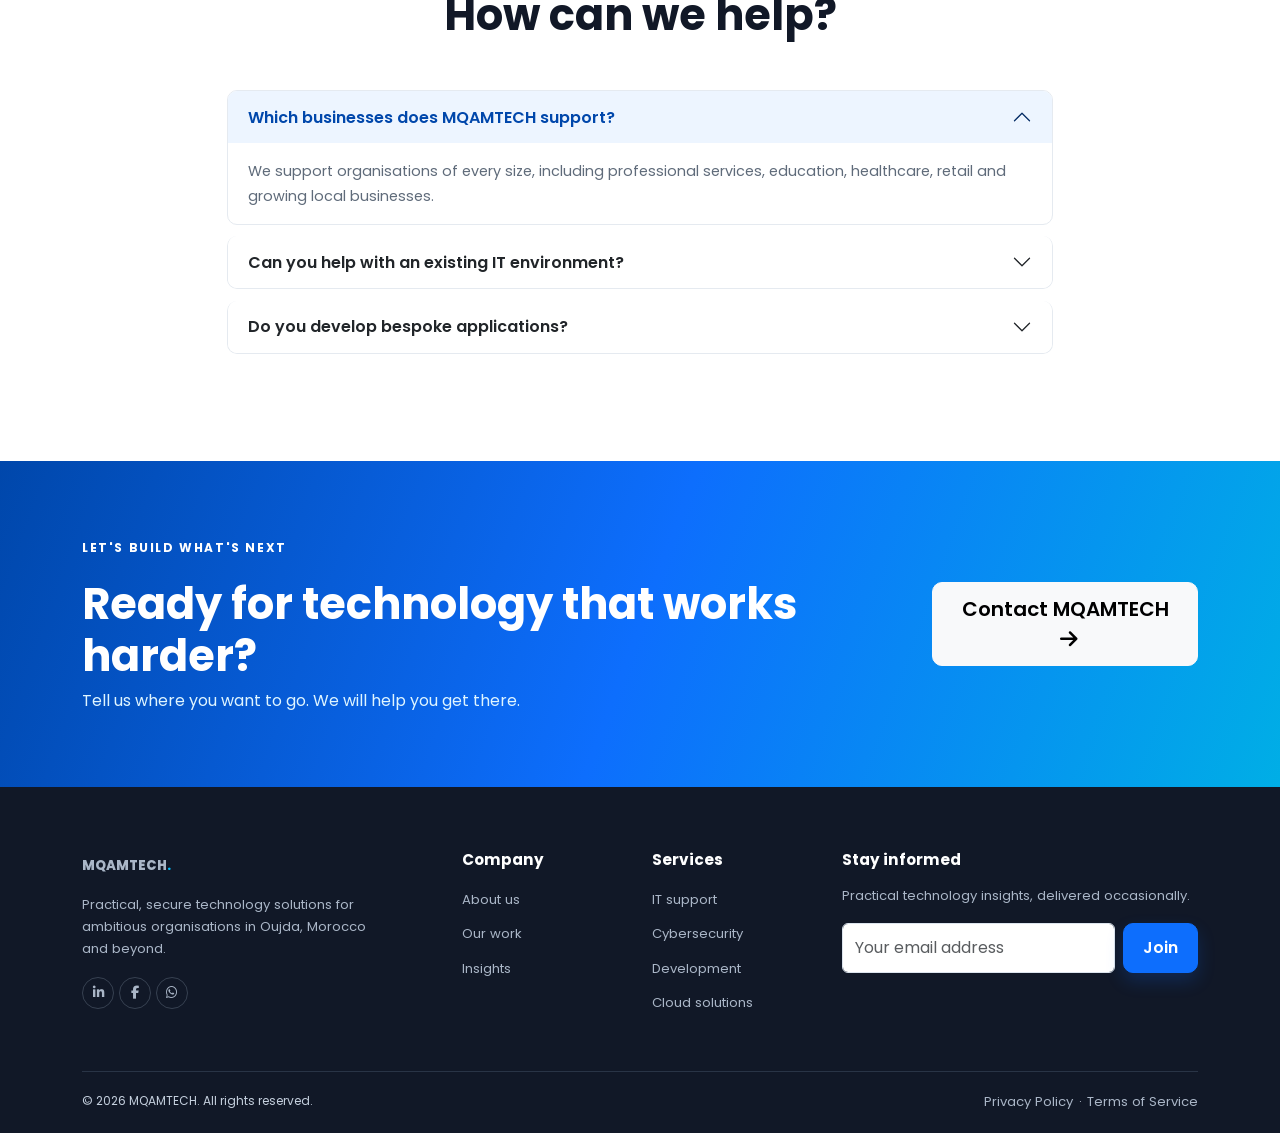
==== commit 17be89ee: "update site add section for menu digitales" ====
--- a/index.html
+++ b/index.html
@@ -4,7 +4,7 @@
   <meta charset="utf-8"><meta name="viewport" content="width=device-width, initial-scale=1">
   <meta name="description" content="MQAMTECH delivers dependable IT infrastructure, cybersecurity, cloud and software solutions in Oujda, Morocco.">
   <meta property="og:title" content="MQAMTECH | IT Solutions & Digital Services"><meta property="og:description" content="Secure, scalable technology for ambitious organisations."><meta property="og:type" content="website">
-  <title>MQAMTECH | IT Solutions & Digital Services</title><link rel="icon" href="icons/favicon.svg" type="image/svg+xml">
+  <title>MQAMTECH | IT Solutions & Digital Services</title><link rel="icon" href="img/logo.jpeg" type="image/svg+xml">
   <link rel="preconnect" href="https://fonts.googleapis.com"><link rel="preconnect" href="https://fonts.gstatic.com" crossorigin><link href="https://fonts.googleapis.com/css2?family=Poppins:wght@400;500;600;700;800&display=swap" rel="stylesheet"><link href="https://cdn.jsdelivr.net/npm/bootstrap@5.3.3/dist/css/bootstrap.min.css" rel="stylesheet"><link href="https://cdnjs.cloudflare.com/ajax/libs/font-awesome/6.5.2/css/all.min.css" rel="stylesheet"><link href="css/style.css" rel="stylesheet"><link href="css/animations.css" rel="stylesheet"><link href="css/responsive.css" rel="stylesheet">
 </head>
 <body data-page="home">
@@ -12,6 +12,94 @@
 <main>
   <!-- Hero -->
   <section class="hero"><div class="container"><div class="row align-items-center g-5"><div class="col-lg-7"><span class="eyebrow">IT SOLUTIONS & DIGITAL SERVICES</span><h1>Technology that moves your business <span>forward.</span></h1><p class="lead">MQAMTECH designs, secures and supports the digital foundations that help organisations in Morocco work smarter and grow with confidence.</p><div class="d-flex gap-3 flex-wrap"><a class="btn btn-primary btn-lg" href="contact.html">Start a conversation <i class="fa-solid fa-arrow-right ms-2"></i></a><a class="btn btn-outline-light btn-lg" href="services.html">Explore services</a></div><div class="hero-trust"><i class="fa-solid fa-shield-halved"></i> Trusted technology partner in Oujda and beyond</div></div><div class="col-lg-5"><div class="hero-panel"><div class="panel-top"><span>Infrastructure overview</span><i class="fa-solid fa-ellipsis"></i></div><div class="network-orb"><i class="fa-solid fa-network-wired"></i></div><div class="health"><span>Systems protected</span><strong>99.9%</strong><small><i class="fa-solid fa-arrow-trend-up"></i> resilient operations</small></div><div class="mini-card cloud"><i class="fa-solid fa-cloud"></i> Cloud ready</div><div class="mini-card secure"><i class="fa-solid fa-lock"></i> Secure by design</div></div></div></div></div></section>
+
+  <section class="section section-soft digital-showcase">
+    <div class="container">
+      <div class="row align-items-center g-5">
+        <div class="col-lg-6">
+          <span class="eyebrow text-primary">PERSONALIZED</span>
+          <h2>Digital solutions that connect your brand to your customers.</h2>
+          <p>We design simple, modern and efficient digital experiences: digital menu, NFC card, fast payments, reservations and frictionless interactions.</p>
+          <div class="feature-list">
+            <div class="feature-item">
+              <div class="feature-icon"><i class="fa-solid fa-utensils"></i></div>
+              <div>
+                <strong>Digital menu</strong>
+                <span>Instant access to the menu, promotions and offers via scan.</span>
+              </div>
+            </div>
+            <div class="feature-item">
+              <div class="feature-icon"><i class="fa-solid fa-wifi"></i></div>
+              <div>
+                <strong>NFC card</strong>
+                <span>An intelligent card that opens the right content directly.</span>
+              </div>
+            </div>
+            <div class="feature-item">
+              <div class="feature-icon"><i class="fa-solid fa-qrcode"></i></div>
+              <div>
+                <strong>Barcode / QR</strong>
+                <span>Quick scan to order, book or view the offer.</span>
+              </div>
+            </div>
+          </div>
+        </div>
+
+        <div class="col-lg-6">
+          <div class="nfc-showcase">
+            <div class="demo-card">
+              <div class="demo-badge">NFC + QR</div>
+              <h3>Digital Menu</h3>
+              <p>Approach or scan to access the menu and order.</p>
+
+              <div class="scan-area">
+                <div class="qr-box" aria-label="QR code mockup">
+                  <span></span><span></span><span></span><span></span>
+                  <span></span><span></span><span></span><span></span>
+                  <span></span><span></span><span></span><span></span>
+                  <span></span><span></span><span></span><span></span>
+                </div>
+
+                <div class="nfc-tag" aria-label="NFC card mockup">
+                  <style>
+                    .nfc-tag {
+                        position: relative;
+                        width: 100%;
+                        height: 260px;
+                    }
+
+                    .nfc-tag img {
+                        position: absolute;
+                        width: 250px;
+                        border-radius: 16px;
+                    }
+
+                    .nfc-tag img:first-child {
+                        left: 20px;
+                        top: 20px;
+                    }
+
+                    .nfc-tag img:last-child {
+                        right: 20px;
+                        bottom: 20px;
+                    }
+                  </style>
+                  <img src="img/MQAMTECH_NFC_google_review_card_QR_working.png" alt="NFC card front">
+                  <img src="img/qr-code-restaurant-table.jpg" alt="NFC card back">
+                </div>
+              </div>
+
+              <div class="demo-meta">
+                <span><i class="fa-solid fa-globe"></i>  <a href="https://manue.mqamtech.com/menu" target="_blank" rel="noopener noreferrer">manue.mqamtech.com/menu</a></span>
+                <span>Fast scan</span>
+              </div>
+            </div>
+          </div>
+        </div>
+      </div>
+    </div>
+  </section>
+
   <!-- Stats -->
   <section class="stats-strip"><div class="container"><div class="row text-center"><div class="col-6 col-md-3"><strong data-counter="7">0</strong><span>Projects delivered</span></div><div class="col-6 col-md-3"><strong data-counter="5">0</strong><span>Business clients</span></div><div class="col-6 col-md-3"><strong data-counter="3">0</strong><span>Technology services</span></div><div class="col-6 col-md-3"><strong data-counter="3">0</strong><span>Hour support mindset</span></div></div></div></section>
   <!-- Introduction -->
